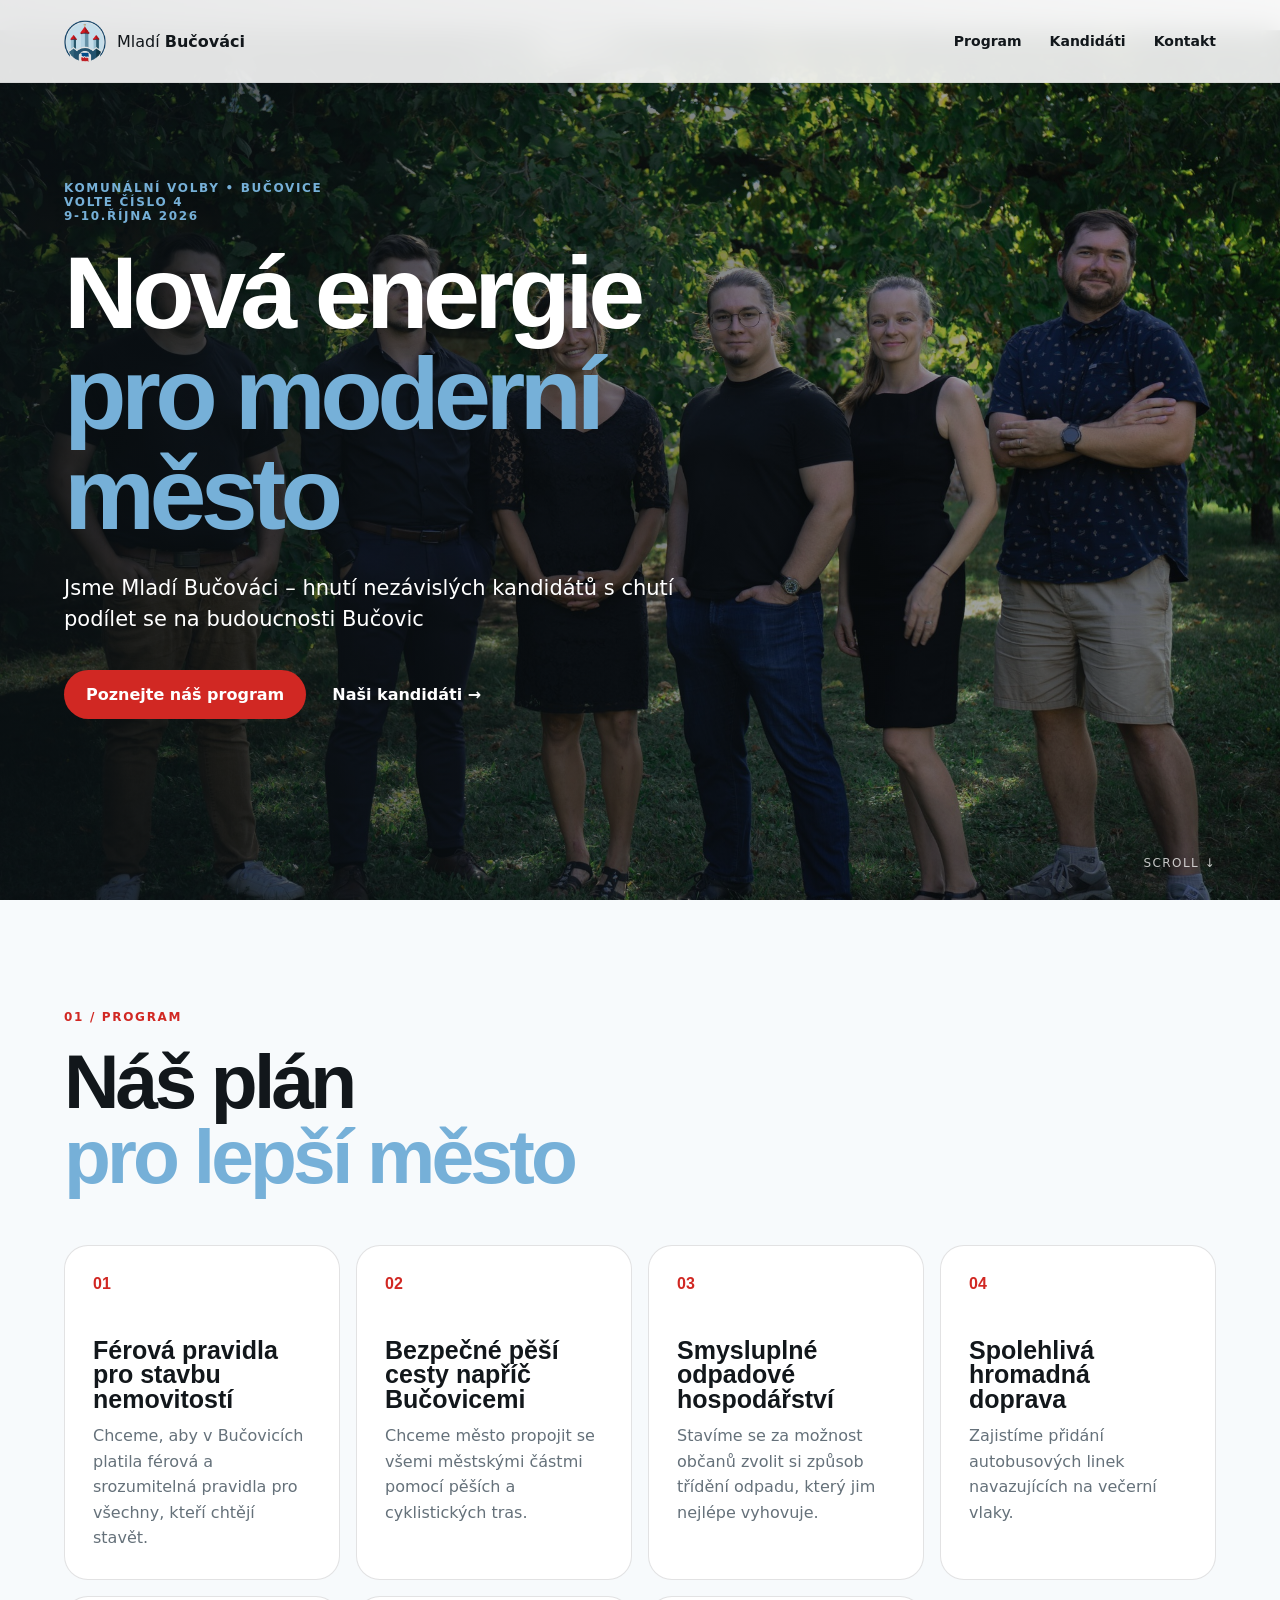
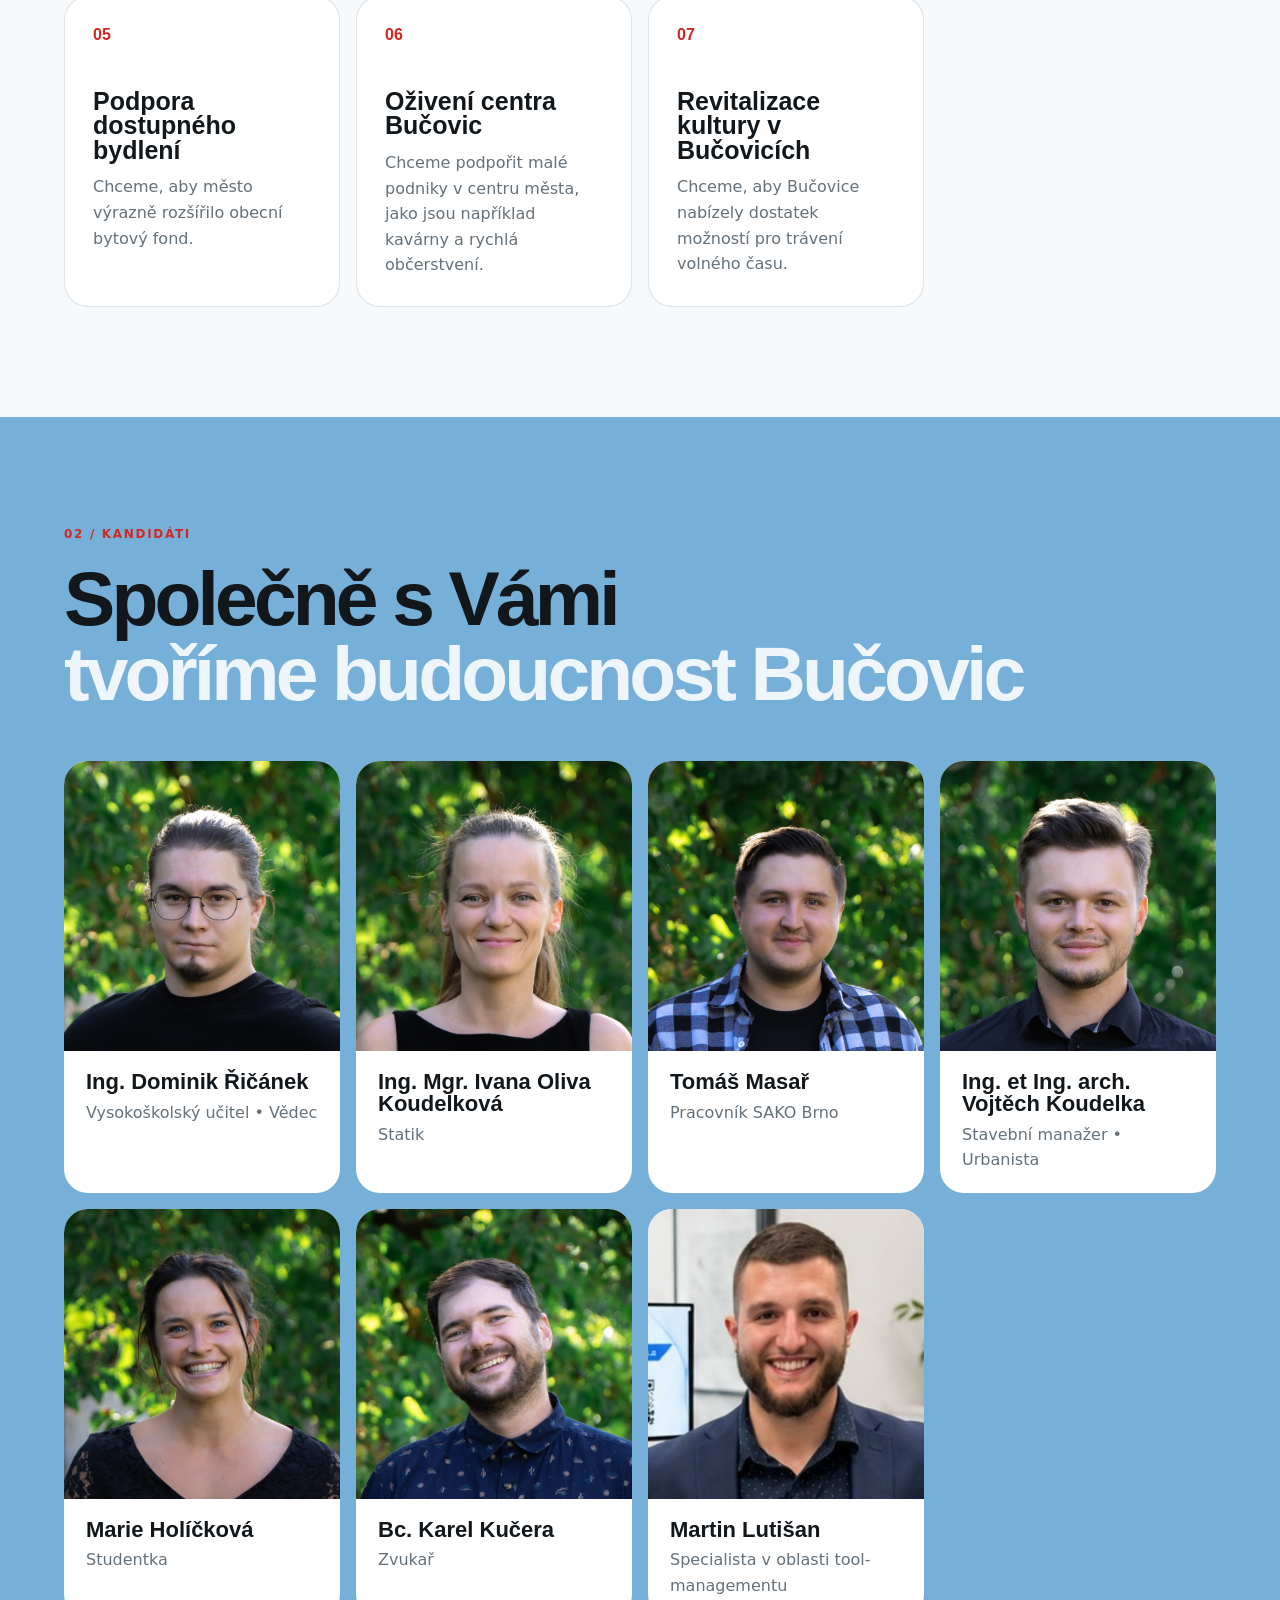
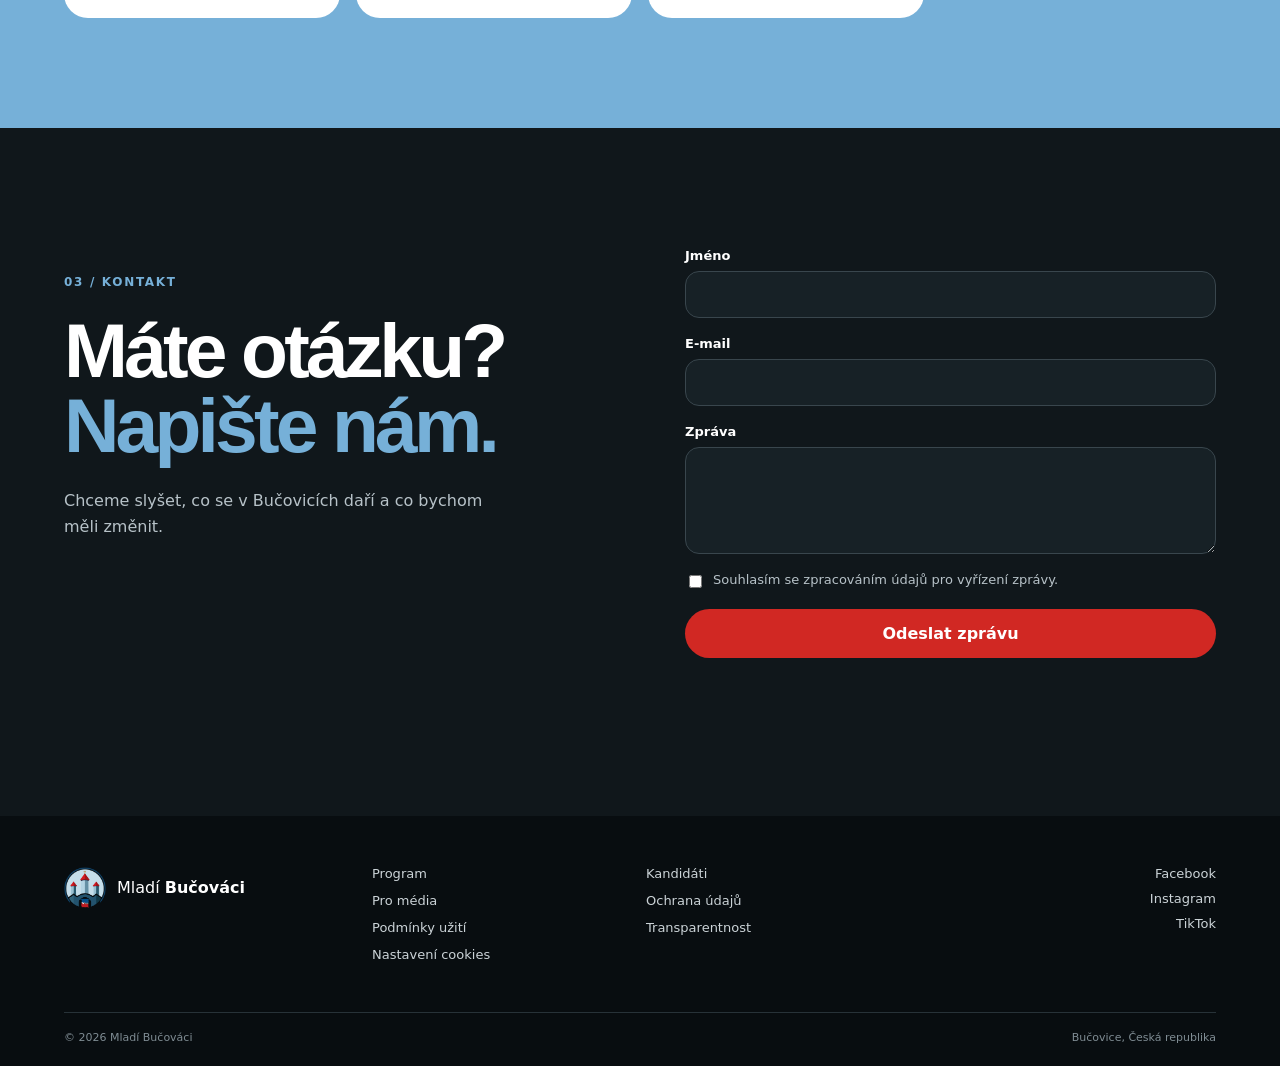
==== index.html @ 0141a44e "page name change" ====
<!doctype html>
<html lang="cs">
<head>
  <meta charset="utf-8">
  <meta name="viewport" content="width=device-width, initial-scale=1">
  <meta name="description" content="Mladí Bučováci – nezávislí kandidáti pro komunální volby v Bučovicích.">
  <title>Mladí Bučováci | Bučovice</title>
  <link rel="stylesheet" href="css/styles.css">
</head>
<body>
  <header class="site-header">
    <a class="brand" href="#top" aria-label="Mladí Bučováci – domů">
      <img class="brand-mark" src="assets/MB_logo.png" alt="Logo Mladých Bučováků">
      <span>Mladí <strong>Bučováci</strong></span>
    </a>
    <button class="menu-toggle" aria-expanded="false" aria-controls="main-nav">Menu</button>
    <nav id="main-nav" class="main-nav" aria-label="Hlavní navigace">
      <a href="program/index.html">Program</a>
      <a href="#kandidati">Kandidáti</a>
      <a href="#kontakt">Kontakt</a>
    </nav>
  </header>

  <main>
    <section class="hero full-section reveal" aria-labelledby="hero-title" id="top">
      <div class="hero-photo" role="img" aria-label="Místo pro fotografii kandidátů"></div>
      <div class="hero-overlay"></div>
      <div class="hero-content">
        <p class="eyebrow">Komunální volby • Bučovice<br>Volte číslo 4<br>9-10.října 2026</p>
        <h1 id="hero-title">Nová energie<br><span>pro moderní město</span></h1>
        <p class="hero-lead">Jsme Mladí Bučováci – hnutí nezávislých kandidátů s chutí podílet se na budoucnosti Bučovic</p>
        <div class="hero-actions">
          <a class="btn btn-primary" href="program/index.html">Poznejte náš program</a>
          <a class="text-link" href="#kandidati">Naši kandidáti →</a>
        </div>
      </div>
      <div class="scroll-cue" aria-hidden="true">Scroll ↓</div>
    </section>

    <section id="program" class="program full-section reveal" aria-labelledby="program-title">
      <div class="section-inner">
        <div class="section-heading">
          <p class="eyebrow">01 / Program</p>
          <h2 id="program-title">Náš plán<br><span>pro lepší město</span></h2>
        </div>
        <div class="program-grid">
          <a class="program-card" href="program/index.html#tema-1">
            <span>01</span><h3>Férová pravidla pro stavbu nemovitostí</h3>
            <p>Chceme, aby v Bučovicích platila férová a srozumitelná pravidla pro všechny, kteří chtějí stavět.</p>
          </a>
          <a class="program-card" href="program/index.html#tema-2">
            <span>02</span><h3>Bezpečné pěší cesty napříč Bučovicemi</h3>
            <p>Chceme město propojit se všemi městskými částmi pomocí pěších a cyklistických tras.</p>
          </a>
          <a class="program-card" href="program/index.html#tema-3">
            <span>03</span><h3>Smysluplné odpadové hospodářství</h3>
            <p>Stavíme se za možnost občanů zvolit si způsob třídění odpadu, který jim nejlépe vyhovuje.</p>
          </a>
          <a class="program-card" href="program/index.html#tema-4">
            <span>04</span><h3>Spolehlivá hromadná doprava</h3>
            <p>Zajistíme přidání autobusových linek navazujících na večerní vlaky.</p>
          </a>
          <a class="program-card" href="program/index.html#tema-5">
            <span>05</span><h3>Podpora dostupného bydlení</h3>
            <p>Chceme, aby město výrazně rozšířilo obecní bytový fond.</p>
          </a>
          <a class="program-card" href="program/index.html#tema-6">
            <span>06</span><h3>Oživení centra Bučovic</h3>
            <p>Chceme podpořit malé podniky v centru města, jako jsou například kavárny a rychlá občerstvení.</p>
          </a>
          <a class="program-card" href="program/index.html#tema-7">
            <span>07</span><h3>Revitalizace kultury v Bučovicích</h3>
            <p>Chceme, aby Bučovice nabízely dostatek možností pro trávení volného času.</p>
          </a>
        </div>
      </div>
    </section>

    <section id="kandidati" class="candidates full-section reveal" aria-labelledby="candidates-title">
      <div class="section-inner">
        <div class="section-heading">
          <p class="eyebrow">02 / Kandidáti</p>
          <h2 id="candidates-title">Společně s Vámi<br><span style="color:rgba(255,255,255,.88)">tvoříme budoucnost Bučovic</span></h2>
        </div>
        <div class="candidate-grid">
          <a class="candidate-card" href="kandidatdat/index.html?kandidat=1">
            <div class="portrait"><img src="assets/dominik_small.jpg" alt="Fotografie kandidáta 1"></div>
            <div><h3>Ing. Dominik Řičánek</h3><p>Vysokoškolský učitel • Vědec</p></div>
          </a>
          <a class="candidate-card" href="kandidatdat/index.html?kandidat=2">
            <div class="portrait"><img src="assets/ivca_small.jpg" alt="Fotografie kandidáta 2"></div>
            <div><h3>Ing. Mgr. Ivana Oliva Koudelková</h3><p>Statik</p></div>
          </a>
          <a class="candidate-card" href="kandidatdat/index.html?kandidat=3">
            <div class="portrait"><img src="assets/tom_small.jpg" alt="Fotografie kandidáta 3"></div>
            <div><h3>Tomáš Masař</h3><p>Pracovník SAKO Brno</p></div>
          </a>
          <a class="candidate-card" href="kandidatdat/index.html?kandidat=4">
            <div class="portrait"><img src="assets/vojta_small.jpg" alt="Fotografie kandidáta 4"></div>
            <div><h3>Ing. et Ing. arch. Vojtěch Koudelka</h3><p>Stavební manažer • Urbanista</p></div>
          </a>
          <a class="candidate-card" href="kandidatdat/index.html?kandidat=6">
            <div class="portrait"><img src="assets/marie_small.jpg" alt="Fotografie kandidáta 6"></div>
            <div><h3>Marie Holíčková</h3><p>Studentka</p></div>
          </a>
          <a class="candidate-card" href="kandidatdat/index.html?kandidat=7">
            <div class="portrait"><img src="assets/karel_small.jpg" alt="Fotografie kandidáta 7"></div>
            <div><h3>Bc. Karel Kučera</h3><p>Zvukař</p></div>
          </a>
          <a class="candidate-card" href="kandidatdat/index.html?kandidat=5">
            <div class="portrait"><img src="assets/martin_small.jpeg" alt="Fotografie kandidáta 5"></div>
            <div><h3>Martin Lutišan</h3><p>Specialista v oblasti tool-managementu</p></div>
          </a>

        </div>
      </div>
    </section>

    <section id="kontakt" class="contact reveal" aria-labelledby="contact-title">
      <div class="section-inner contact-layout">
        <div>
          <p class="eyebrow">03 / Kontakt</p>
          <h2 id="contact-title">Máte otázku?<br><span>Napište nám.</span></h2>
          <p>Chceme slyšet, co se v Bučovicích daří a co bychom měli změnit.</p>
        </div>
        <form class="contact-form" id="contact-form">
          <label>Jméno<input name="name" required autocomplete="name"></label>
          <label>E-mail<input type="email" name="email" required autocomplete="email"></label>
          <label>Zpráva<textarea name="message" rows="5" required></textarea></label>
          <label class="checkbox"><input type="checkbox" required> Souhlasím se zpracováním údajů pro vyřízení zprávy.</label>
          <button class="btn btn-primary" type="submit">Odeslat zprávu</button>
          <p class="form-status" role="status" aria-live="polite"></p>
        </form>
      </div>
    </section>
  </main>

  <footer class="site-footer">
    <div class="footer-top">
      <a class="brand footer-brand" href="#top"><img class="brand-mark" src="assets/MB_logo.png" alt="Logo Mladých Bučováků"><span>Mladí <strong>Bučováci</strong></span></a>
      <nav class="footer-nav" aria-label="Patička">
        <a href="program/index.html">Program</a><a href="./index.html#kandidati">Kandidáti</a>
        <a href="#media">Pro média</a><a href="#privacy">Ochrana údajů</a><a href="#terms">Podmínky užití</a>
        <a href="#transparentnost">Transparentnost</a><a href="#cookies">Nastavení cookies</a>
      </nav>
      <div class="socials" aria-label="Sociální sítě">
        <a href="https://www.facebook.com/profile.php?id=61593550298514" aria-label="Facebook">Facebook</a>
        <a href="#" aria-label="Instagram">Instagram</a>
        <a href="#" aria-label="TikTok">TikTok</a>
      </div>
    </div>
    <div class="footer-bottom"><span>© 2026 Mladí Bučováci</span><span>Bučovice, Česká republika</span></div>
  </footer>

  <script src="js/main.js"></script>
</body>
</html>
---- css/styles.css ----
/* =========================================================
   Mladí Bučováci — hlavní styly
   ========================================================= */

:root {
  --red: #D12823;
  --blue: #76B0D8;
  --white: #FFFFFF;
  --ink: #12171B;
  --muted: #65717A;
  --light-bg: #F7FAFC;
  --dark-bg: #080D10;
  --dark-panel: #172126;
  --line: rgba(18, 23, 27, 0.12);
  --radius: 24px;
  --content-width: 1240px;
}

* { box-sizing: border-box; }
html { scroll-behavior: smooth; }
body {
  margin: 0;
  color: var(--ink);
  background: var(--white);
  font-family: "DM Sans", system-ui, sans-serif;
  overflow-x: hidden;
}
a { color: inherit; text-decoration: none; transition: color .25s ease, transform .25s ease, background-color .25s ease, border-color .25s ease, box-shadow .25s ease; }
a:hover { color: var(--red); }
img { display: block; max-width: 100%; }
button, input, textarea { font: inherit; }

/* ---------- Typografie ---------- */
h1, h2, h3 { margin: 0; font-family: "Space Grotesk", sans-serif; line-height: .98; }
h1 { font-size: clamp(52px, 8vw, 112px); letter-spacing: -.055em; }
h2 { font-size: clamp(44px, 6vw, 82px); letter-spacing: -.05em; }
h1 span, h2 span { color: var(--blue); }
.eyebrow { margin: 0 0 20px; color: var(--red); font-size: 12px; font-weight: 700; letter-spacing: .14em; text-transform: uppercase; }

/* ---------- Hlavička a logo ---------- */
.site-header {
  position: fixed; z-index: 20; inset: 0 0 auto;
  display: flex; align-items: center; justify-content: space-between;
  padding: 20px 5vw; background: rgba(255,255,255,.88);
  backdrop-filter: blur(14px); border-bottom: 1px solid rgba(18,23,27,.06);
}
.brand { display: flex; align-items: center; gap: 11px; color: var(--ink); font-weight: 500; }
.brand:hover { color: var(--ink); } /* brand se při hoveru nepřebarvuje */
.brand-mark { width: 42px; height: 42px; flex: 0 0 42px; object-fit: contain; }
/* Nahraďte assets/logo-placeholder.svg skutečným logem. */
.main-nav { display: flex; gap: 28px; font-size: 14px; font-weight: 700; }
.main-nav a:hover { transform: translateY(-2px); }
.menu-toggle { display: none; border: 0; background: transparent; font-weight: 700; cursor: pointer; }

/* ---------- Společné sekce ---------- */
.full-section { position: relative; min-height: 100svh; display: flex; align-items: center; padding: 110px 5vw; }
.section-inner { width: 100%; max-width: var(--content-width); margin: 0 auto; }
.section-heading { margin-bottom: 50px; }

/* ---------- Hero ---------- */
.hero { isolation: isolate; overflow: hidden; color: var(--white); }
/* .hero-photo{position:absolute;inset:0;background:linear-gradient(115deg,#17232b,#52798f 45%,#b8d4e5);background-image:url("../assets/main_page_logo.jpg");background-size:cover;background-position:center;z-index:-2} */
.hero-photo {
  position: absolute; z-index: -2; inset: 0;
  background: linear-gradient(115deg,#17232B,#52798F 45%,#B8D4E5);
  background-image: url("../assets/main_page_logo.jpg");
  background-size: cover; background-position: center;
}
.hero-overlay { position: absolute; z-index: -1; inset: 0; background: linear-gradient(90deg,rgba(10,17,21,.78),rgba(10,17,21,.28)); }
.hero-content { max-width: 760px; }
.hero .eyebrow { color: var(--blue); }
.hero-lead { max-width: 610px; margin: 28px 0 34px; font-size: clamp(17px,2vw,21px); line-height: 1.5; }
.hero-actions { display: flex; align-items: center; gap: 26px; }
.scroll-cue { position: absolute; right: 5vw; bottom: 30px; font-size: 12px; letter-spacing: .12em; text-transform: uppercase; opacity: .75; }

/* ---------- Tlačítka ---------- */
.btn { display: inline-flex; align-items: center; justify-content: center; padding: 15px 22px; border: 0; border-radius: 999px; font-weight: 700; cursor: pointer; }
.btn-primary { color: var(--white); background: var(--red); }
.btn-primary:hover { color: var(--white); background: #A91E1A; transform: translateY(-3px); box-shadow: 0 12px 30px rgba(209,40,35,.25); }
.text-link { font-weight: 700; }

/* ---------- Program cards ---------- */
.program { background: var(--light-bg); }
.program-grid { display: grid; grid-template-columns: repeat(4,1fr); gap: 16px; }
.program-card { display: block; min-height: 245px; padding: 28px; color: var(--ink); background: var(--white); border: 1px solid var(--line); border-radius: var(--radius); }
.program-card:hover { color: var(--ink); transform: translateY(-8px); border-color: var(--blue); box-shadow: 0 20px 50px rgba(25,45,60,.1); }
.program-card > span { color: var(--red); font-family: "Space Grotesk", sans-serif; font-weight: 700; }
.program-card h3 { margin: 45px 0 12px; font-size: 25px; }
.program-card p { margin: 0; color: var(--muted); line-height: 1.6; }

/* ---------- Kandidáti ---------- */
.candidates { background: var(--blue); }
.candidates .eyebrow { color: var(--red); }
.candidate-grid { display: grid; grid-template-columns: repeat(4,1fr); gap: 16px; }
.candidate-card { display: block; overflow: hidden; color: var(--ink); background: var(--white); border-radius: var(--radius); }
.candidate-card:hover { color: var(--ink); transform: translateY(-8px); }

/*
   .portrait je připravený pro skutečnou fotografii.
   Stačí ponechat <img> uvnitř a nahradit src skutečným souborem.
*/
.portrait { position: relative; height: 290px; display: flex; align-items: center; justify-content: center; overflow: hidden; background: #DBEAF4; color: #6D8CA0; }
.portrait img { width: 100%; height: 100%; object-fit: cover; }
.candidate-card > div:last-child { padding: 20px 22px; }
.candidate-card h3 { margin-bottom: 7px; font-size: 22px; }
.candidate-card p { margin: 0; color: var(--muted); line-height: 1.6; }
.edit-note { margin-top: 18px; font-size: 12px; opacity: .7; }

/* ---------- Kontakt ---------- */
.contact { padding: 120px 5vw; color: var(--white); background: #10171B; }
.contact .eyebrow { color: var(--blue); }
.contact-layout { display: grid; grid-template-columns: 1fr 1fr; gap: 90px; align-items: start; }
.contact-layout > div > p { max-width: 450px; margin-top: 25px; color: #B7C2C8; line-height: 1.6; }
.contact-form { display: grid; gap: 18px; }
.contact-form label { display: grid; gap: 8px; font-size: 13px; font-weight: 700; }
.contact-form input:not([type="checkbox"]), .contact-form textarea { width: 100%; padding: 15px 16px; color: var(--white); background: var(--dark-panel); border: 1px solid #39464D; border-radius: 14px; outline: none; }
.contact-form input:focus, .contact-form textarea:focus { border-color: var(--blue); }
.checkbox { display: flex !important; flex-direction: row; align-items: flex-start; color: #B7C2C8; font-weight: 400 !important; }
.checkbox input { margin-top: 3px; }
.form-status { min-height: 20px; margin: 0; color: var(--blue); font-size: 13px; }

/* ---------- Detail programu ---------- */
.detail-page { padding-top: 130px; }
.detail-hero { min-height: 55svh; display: flex; align-items: center; padding: 120px 5vw; color: var(--white); background: linear-gradient(120deg,#10171B,#263D4A); }
.detail-content { max-width: var(--content-width); width: 100%; margin: 0 auto; }
.program-detail { padding: 100px 5vw; }
.program-detail-grid { display: grid; grid-template-columns: 1fr 2fr; gap: 70px; max-width: var(--content-width); margin: 0 auto; }
.program-topic { padding: 34px 0; border-top: 1px solid var(--line); }
.program-topic:first-child { padding-top: 0; border-top: 0; }
.program-topic h2 { margin-bottom: 18px; font-size: clamp(30px,4vw,48px); }
.program-topic p, .program-topic li { color: var(--muted); line-height: 1.75; }
.program-topic ul { padding-left: 20px; }

/* ---------- Detail kandidáta ---------- */
.candidate-detail { min-height: 100svh; display: flex; align-items: center; padding: 130px 5vw 90px; }
.candidate-detail-grid { display: grid; grid-template-columns: 1fr 1fr; gap: 70px; align-items: center; max-width: var(--content-width); width: 100%; margin: 0 auto; }
.candidate-detail-photo { min-height: 650px; display: flex; align-items: center; justify-content: center; overflow: hidden; background: #DBEAF4; border-radius: var(--radius); }
.candidate-detail-photo img { width: 100%; height: 100%; min-height: 650px; object-fit: cover; }
.candidate-detail-copy h1 { margin-bottom: 18px; font-size: clamp(48px,6vw,82px); }
.candidate-detail-role { margin: 0 0 30px; color: var(--red); font-weight: 700; }
.candidate-biography { max-width: 620px; color: var(--muted); font-size: 18px; line-height: 1.8; }

/* ---------- Patička ---------- */
.site-footer { padding: 50px 5vw 22px; color: #CBD3D7; background: var(--dark-bg); }
.footer-top { display: grid; grid-template-columns: 1fr 2fr 1fr; gap: 40px; align-items: start; max-width: var(--content-width); margin: 0 auto; }
.footer-brand { color: var(--white); }
.footer-brand:hover { color: var(--white); }
.footer-nav { display: grid; grid-template-columns: repeat(2,1fr); gap: 12px; font-size: 13px; }
.socials { display: flex; flex-direction: column; align-items: flex-end; gap: 10px; font-size: 13px; }
.footer-bottom { display: flex; justify-content: space-between; max-width: var(--content-width); margin: 50px auto 0; padding-top: 18px; color: #7F8C93; border-top: 1px solid #273238; font-size: 11px; }

/* ---------- Scroll animace ---------- */
.reveal { opacity: 0; transform: translateY(50px); transition: opacity .8s ease, transform .8s cubic-bezier(.2,.7,.2,1); }
.reveal.is-visible { opacity: 1; transform: none; }

/* ---------- Responzivita ---------- */
@media (max-width: 900px) {
  .main-nav { display: none; }
  .menu-toggle { display: block; }
  .main-nav.open { position: absolute; top: 78px; right: 5vw; display: flex; flex-direction: column; padding: 20px; background: var(--white); border-radius: 18px; box-shadow: 0 15px 40px rgba(0,0,0,.12); }
  .program-grid, .candidate-grid { grid-template-columns: 1fr 1fr; }
  .contact-layout, .candidate-detail-grid, .program-detail-grid { grid-template-columns: 1fr; }
  .footer-top { grid-template-columns: 1fr; }
  .socials { align-items: flex-start; }
  .candidate-detail-photo, .candidate-detail-photo img { min-height: 520px; }
  .full-section { padding-top: 130px; }
}

@media (max-width: 600px) {
  .site-header { padding: 16px 5vw; }
  .brand-mark { width: 36px; height: 36px; flex-basis: 36px; }
  .program-grid, .candidate-grid { grid-template-columns: 1fr; }
  .hero-actions { align-items: flex-start; flex-direction: column; gap: 18px; }
  .hero { min-height: 100svh; }
  .footer-nav { grid-template-columns: 1fr; }
  .footer-bottom { flex-direction: column; gap: 8px; }
  .candidate-detail { padding-top: 120px; }
  .candidate-detail-photo, .candidate-detail-photo img { min-height: 420px; }
}

@media (prefers-reduced-motion: reduce) {
  html { scroll-behavior: auto; }
  .reveal, .reveal.is-visible, .program-card, .candidate-card, .btn { transform: none; transition: none; }
}
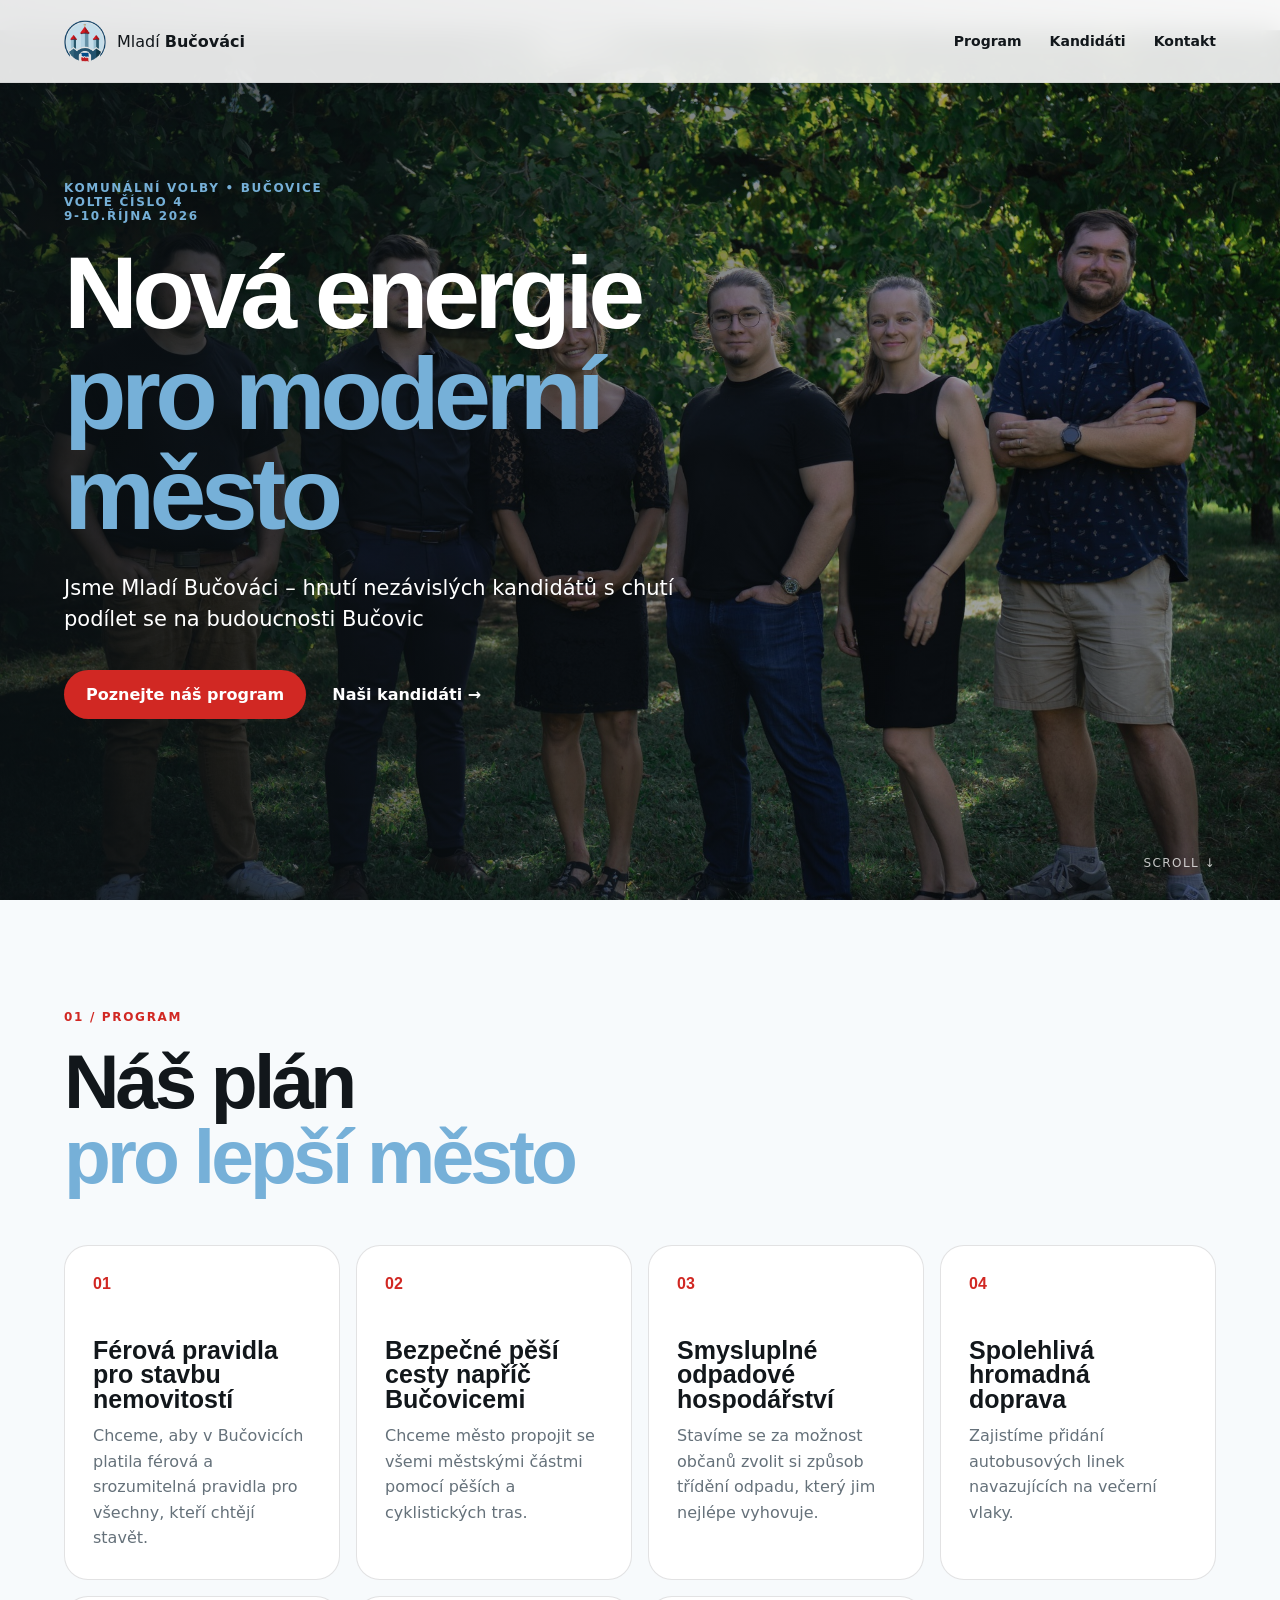
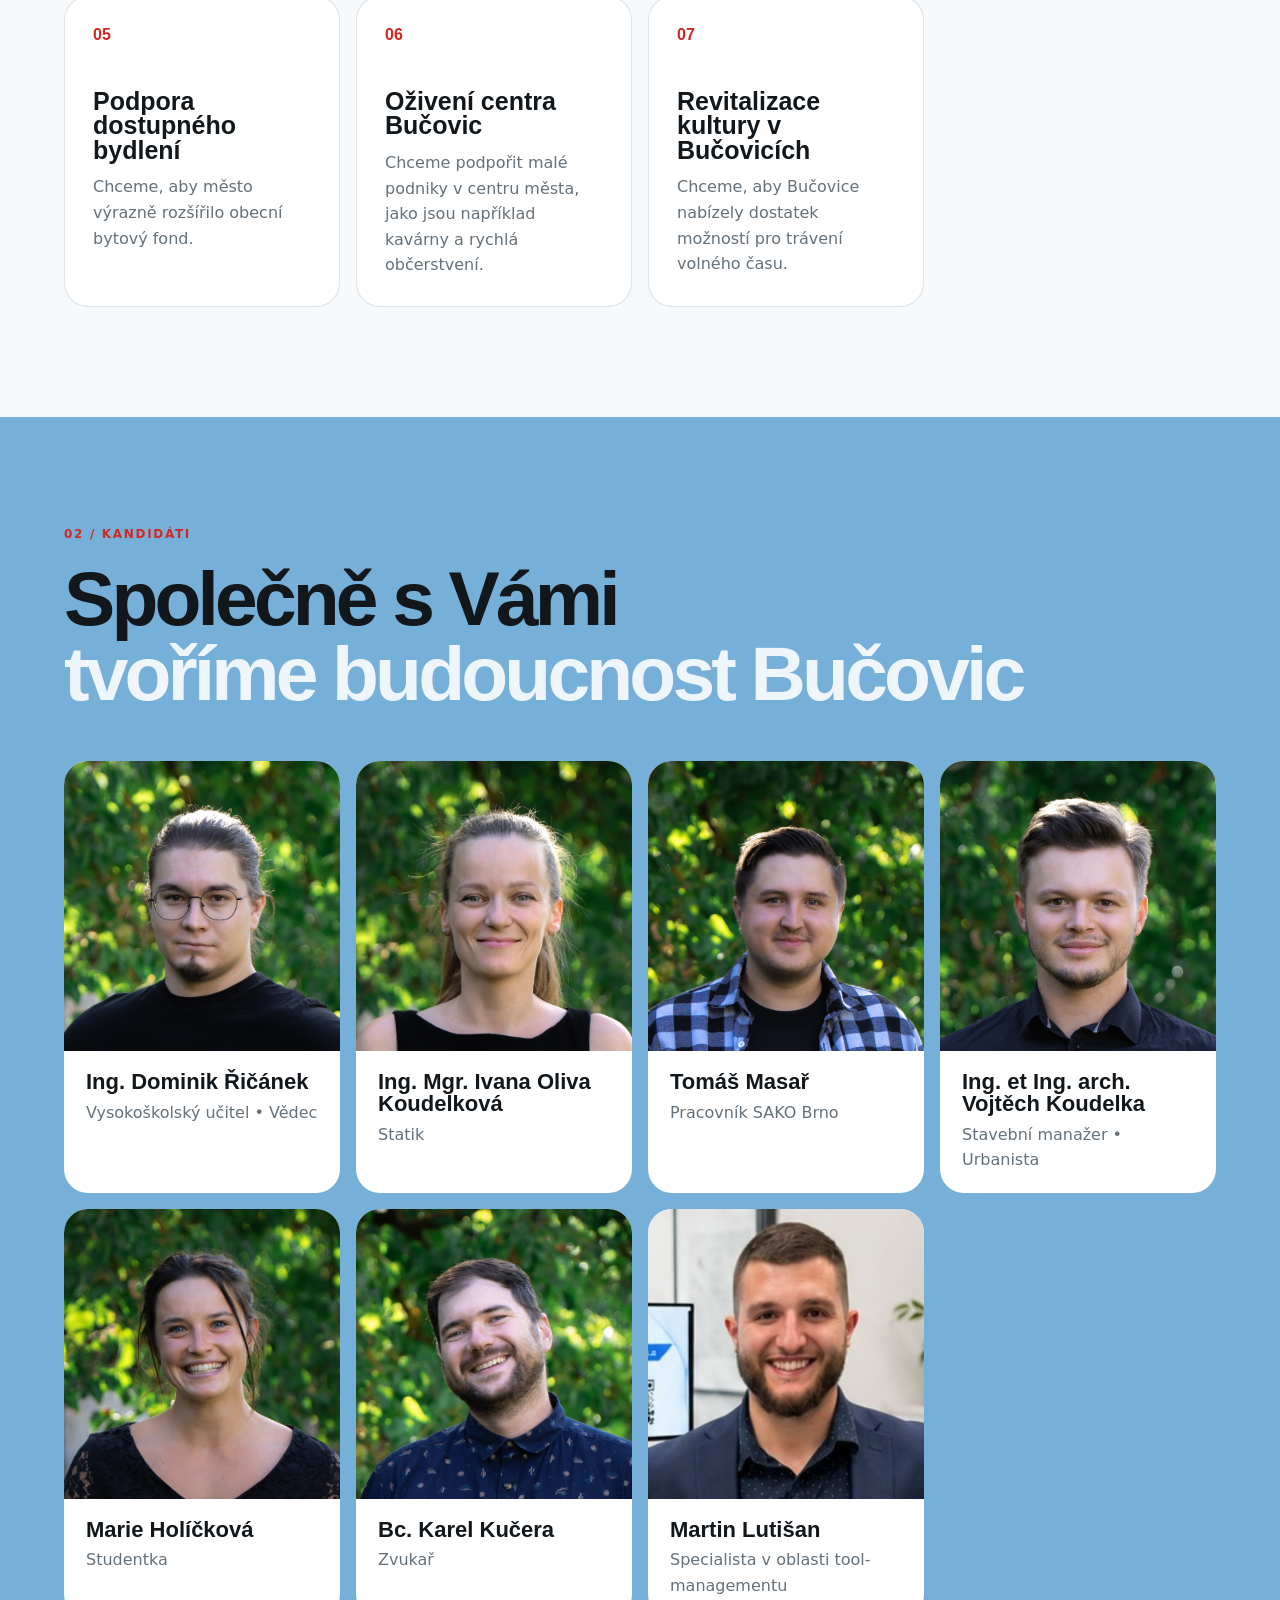
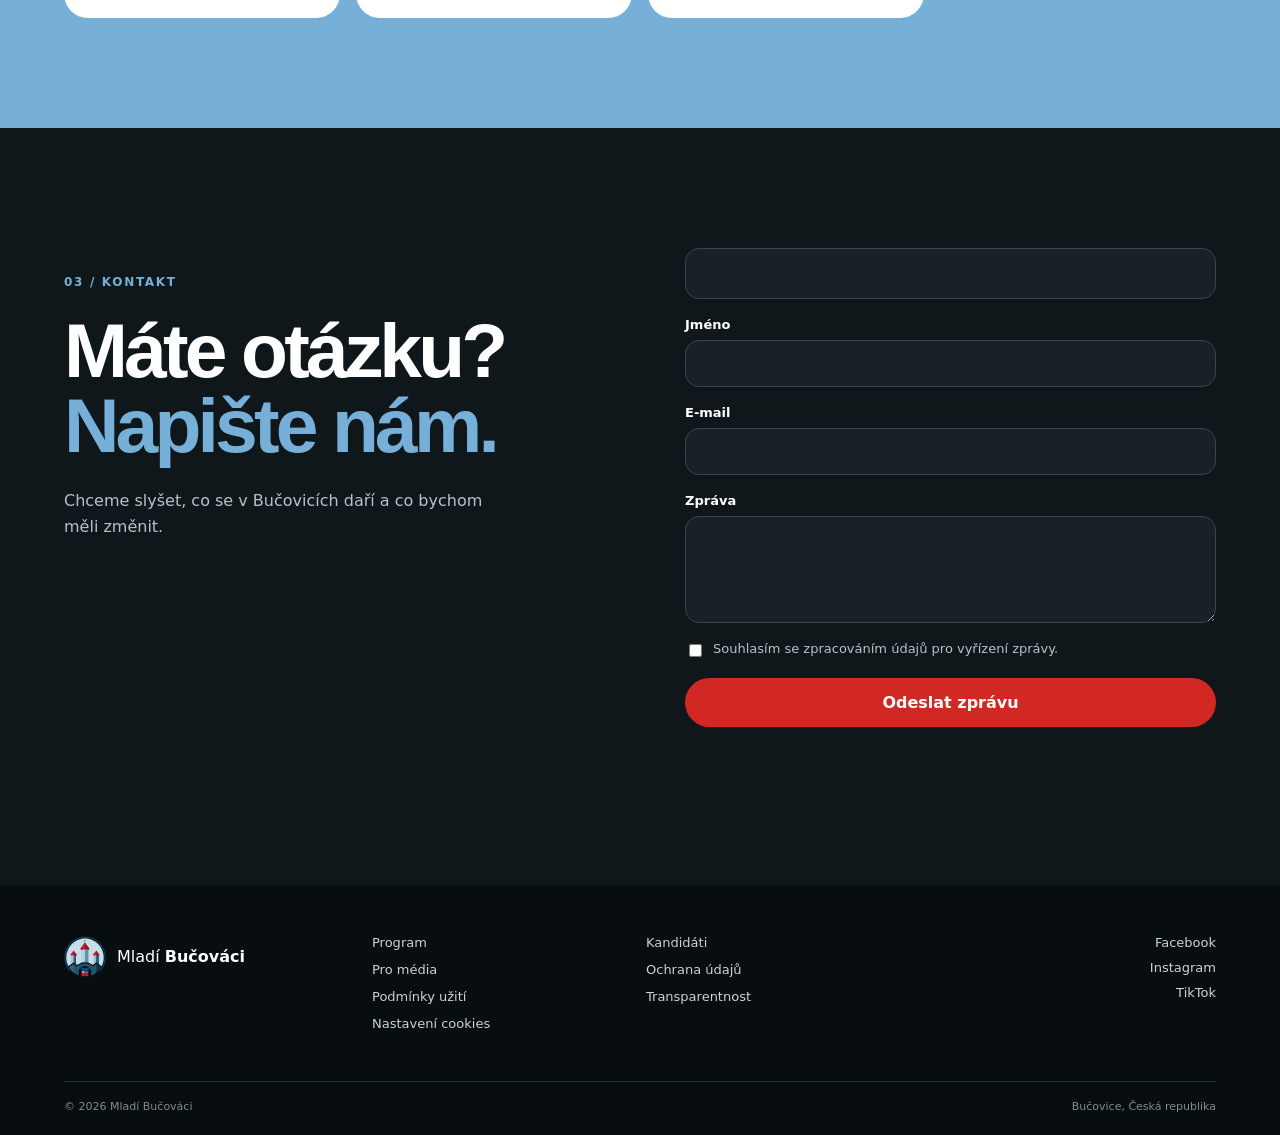
==== commit 28e70c99: "email form" ====
--- a/index.html
+++ b/index.html
@@ -83,31 +83,31 @@
           <h2 id="candidates-title">Společně s Vámi<br><span style="color:rgba(255,255,255,.88)">tvoříme budoucnost Bučovic</span></h2>
         </div>
         <div class="candidate-grid">
-          <a class="candidate-card" href="kandidatdat/index.html?kandidat=1">
+          <a class="candidate-card" href="kandidat/index.html?kandidat=1">
             <div class="portrait"><img src="assets/dominik_small.jpg" alt="Fotografie kandidáta 1"></div>
             <div><h3>Ing. Dominik Řičánek</h3><p>Vysokoškolský učitel • Vědec</p></div>
           </a>
-          <a class="candidate-card" href="kandidatdat/index.html?kandidat=2">
+          <a class="candidate-card" href="kandidat/index.html?kandidat=2">
             <div class="portrait"><img src="assets/ivca_small.jpg" alt="Fotografie kandidáta 2"></div>
             <div><h3>Ing. Mgr. Ivana Oliva Koudelková</h3><p>Statik</p></div>
           </a>
-          <a class="candidate-card" href="kandidatdat/index.html?kandidat=3">
+          <a class="candidate-card" href="kandidat/index.html?kandidat=3">
             <div class="portrait"><img src="assets/tom_small.jpg" alt="Fotografie kandidáta 3"></div>
             <div><h3>Tomáš Masař</h3><p>Pracovník SAKO Brno</p></div>
           </a>
-          <a class="candidate-card" href="kandidatdat/index.html?kandidat=4">
+          <a class="candidate-card" href="kandidat/index.html?kandidat=4">
             <div class="portrait"><img src="assets/vojta_small.jpg" alt="Fotografie kandidáta 4"></div>
             <div><h3>Ing. et Ing. arch. Vojtěch Koudelka</h3><p>Stavební manažer • Urbanista</p></div>
           </a>
-          <a class="candidate-card" href="kandidatdat/index.html?kandidat=6">
+          <a class="candidate-card" href="kandidat/index.html?kandidat=6">
             <div class="portrait"><img src="assets/marie_small.jpg" alt="Fotografie kandidáta 6"></div>
             <div><h3>Marie Holíčková</h3><p>Studentka</p></div>
           </a>
-          <a class="candidate-card" href="kandidatdat/index.html?kandidat=7">
+          <a class="candidate-card" href="kandidat/index.html?kandidat=7">
             <div class="portrait"><img src="assets/karel_small.jpg" alt="Fotografie kandidáta 7"></div>
             <div><h3>Bc. Karel Kučera</h3><p>Zvukař</p></div>
           </a>
-          <a class="candidate-card" href="kandidatdat/index.html?kandidat=5">
+          <a class="candidate-card" href="kandidat/index.html?kandidat=5">
             <div class="portrait"><img src="assets/martin_small.jpeg" alt="Fotografie kandidáta 5"></div>
             <div><h3>Martin Lutišan</h3><p>Specialista v oblasti tool-managementu</p></div>
           </a>
@@ -123,11 +123,16 @@
           <h2 id="contact-title">Máte otázku?<br><span>Napište nám.</span></h2>
           <p>Chceme slyšet, co se v Bučovicích daří a co bychom měli změnit.</p>
         </div>
-        <form class="contact-form" id="contact-form">
+        <form class="contact-form" id="contact-form" action="https://formsubmit.co/mladibucovaci@gmail.com" method="POST">
+          <input type="hidden" name="_subject" value="Nová zpráva z webu Mladí Bučováci">
+          <input type="hidden" name="_template" value="table">
+          <input type="hidden" name="_captcha" value="false">
+          <input type="text" name="_honey" class="form-honey" tabindex="-1" autocomplete="off" aria-hidden="true">
+
           <label>Jméno<input name="name" required autocomplete="name"></label>
           <label>E-mail<input type="email" name="email" required autocomplete="email"></label>
           <label>Zpráva<textarea name="message" rows="5" required></textarea></label>
-          <label class="checkbox"><input type="checkbox" required> Souhlasím se zpracováním údajů pro vyřízení zprávy.</label>
+          <label class="checkbox"><input type="checkbox" name="consent" value="Ano" required> Souhlasím se zpracováním údajů pro vyřízení zprávy.</label>
           <button class="btn btn-primary" type="submit">Odeslat zprávu</button>
           <p class="form-status" role="status" aria-live="polite"></p>
         </form>
@@ -145,7 +150,7 @@
       </nav>
       <div class="socials" aria-label="Sociální sítě">
         <a href="https://www.facebook.com/profile.php?id=61593550298514" aria-label="Facebook">Facebook</a>
-        <a href="#" aria-label="Instagram">Instagram</a>
+        <a href="https://www.instagram.com/mladi_bucovaci/" aria-label="Instagram">Instagram</a>
         <a href="#" aria-label="TikTok">TikTok</a>
       </div>
     </div>
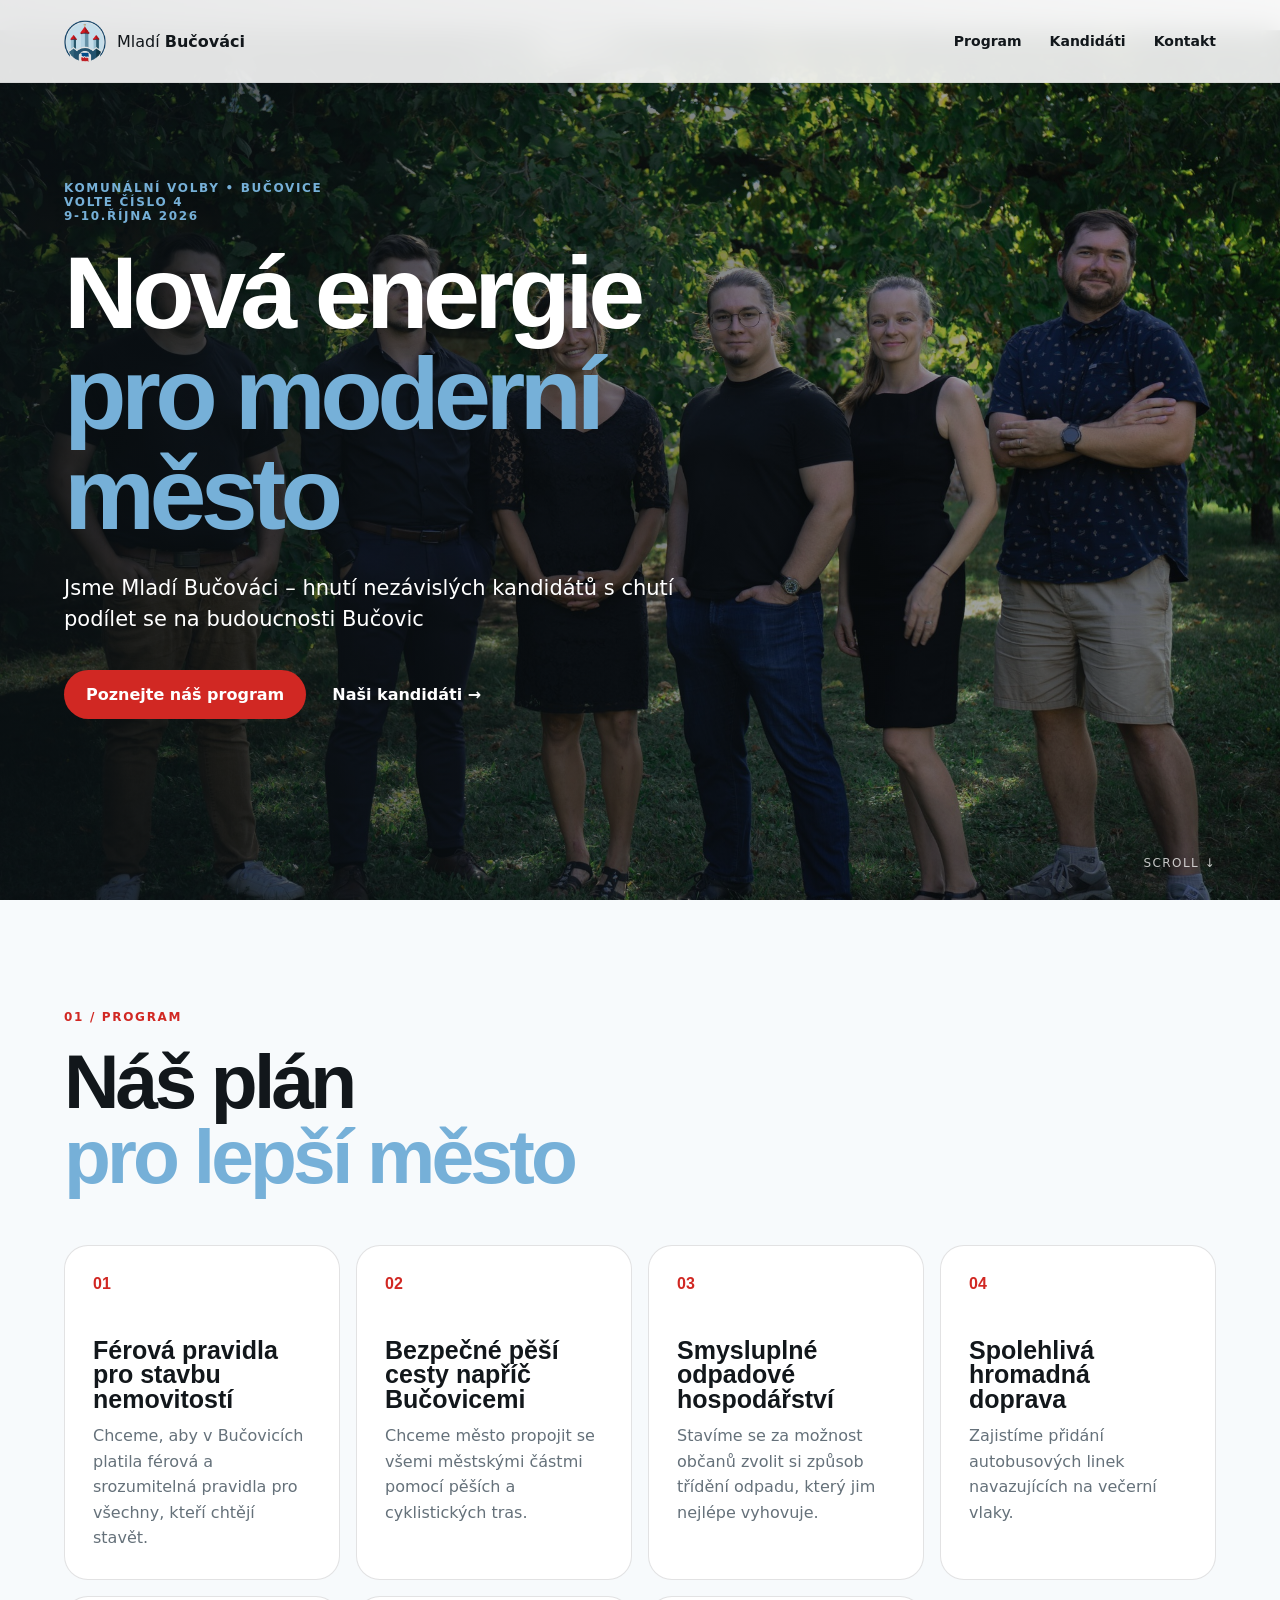
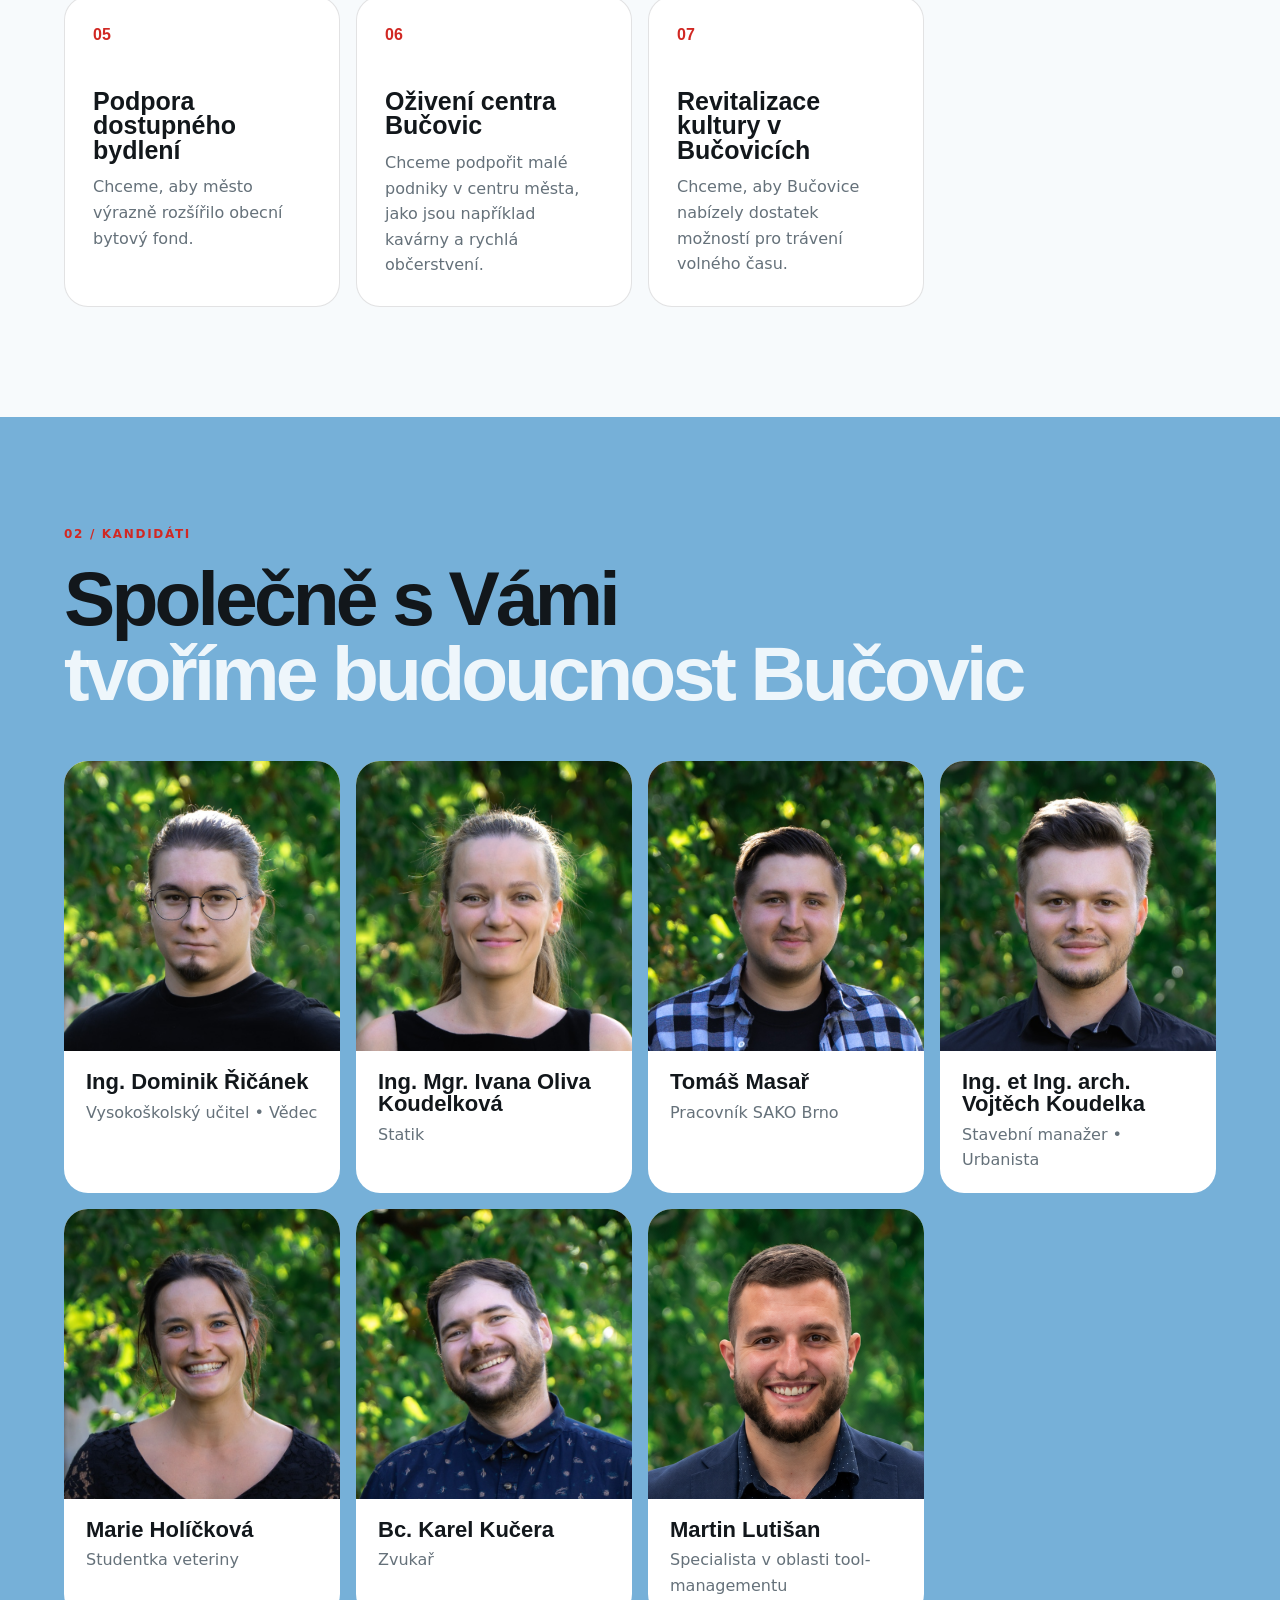
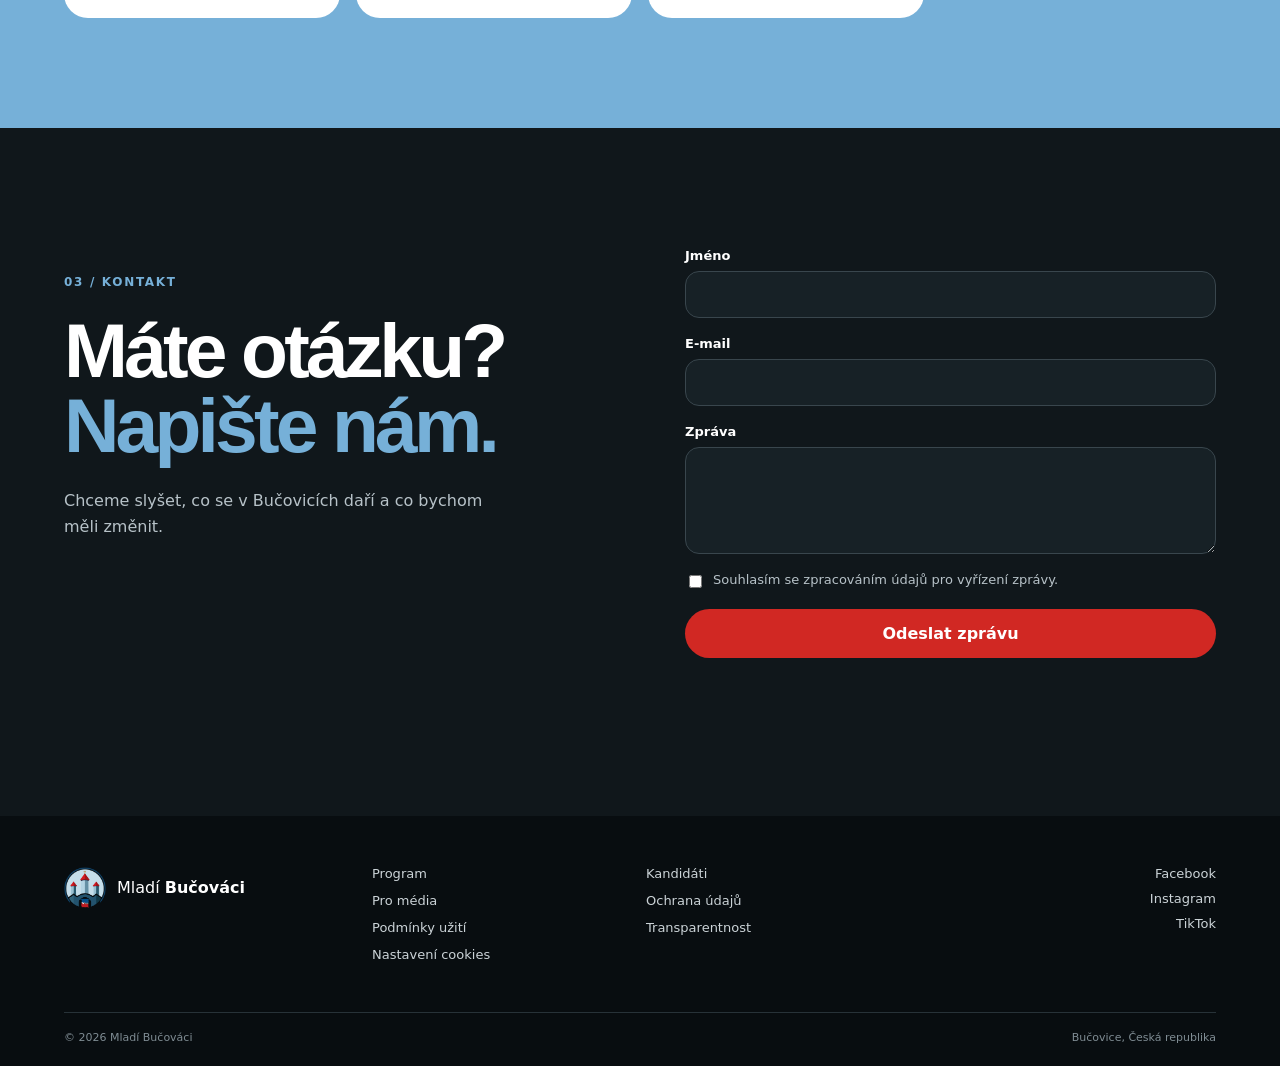
==== commit 06c60336: "martin picture" ====
--- a/index.html
+++ b/index.html
@@ -101,14 +101,14 @@
           </a>
           <a class="candidate-card" href="kandidat/index.html?kandidat=6">
             <div class="portrait"><img src="assets/marie_small.jpg" alt="Fotografie kandidáta 6"></div>
-            <div><h3>Marie Holíčková</h3><p>Studentka</p></div>
+            <div><h3>Marie Holíčková</h3><p>Studentka veteriny</p></div>
           </a>
           <a class="candidate-card" href="kandidat/index.html?kandidat=7">
             <div class="portrait"><img src="assets/karel_small.jpg" alt="Fotografie kandidáta 7"></div>
             <div><h3>Bc. Karel Kučera</h3><p>Zvukař</p></div>
           </a>
           <a class="candidate-card" href="kandidat/index.html?kandidat=5">
-            <div class="portrait"><img src="assets/martin_small.jpeg" alt="Fotografie kandidáta 5"></div>
+            <div class="portrait"><img src="assets/martin_small2.png" alt="Fotografie kandidáta 5"></div>
             <div><h3>Martin Lutišan</h3><p>Specialista v oblasti tool-managementu</p></div>
           </a>
 
--- a/css/styles.css
+++ b/css/styles.css
@@ -182,3 +182,25 @@
   html { scroll-behavior: auto; }
   .reveal, .reveal.is-visible, .program-card, .candidate-card, .btn { transform: none; transition: none; }
 }
+/* Kontakt – odesílání formuláře */
+.form-honey {
+  position: absolute;
+  left: -9999px;
+  width: 1px;
+  height: 1px;
+  opacity: 0;
+  pointer-events: none;
+}
+
+.contact-form button:disabled {
+  opacity: 0.65;
+  cursor: wait;
+}
+
+.form-status.is-success {
+  color: #247A3D;
+}
+
+.form-status.is-error {
+  color: #B42318;
+}
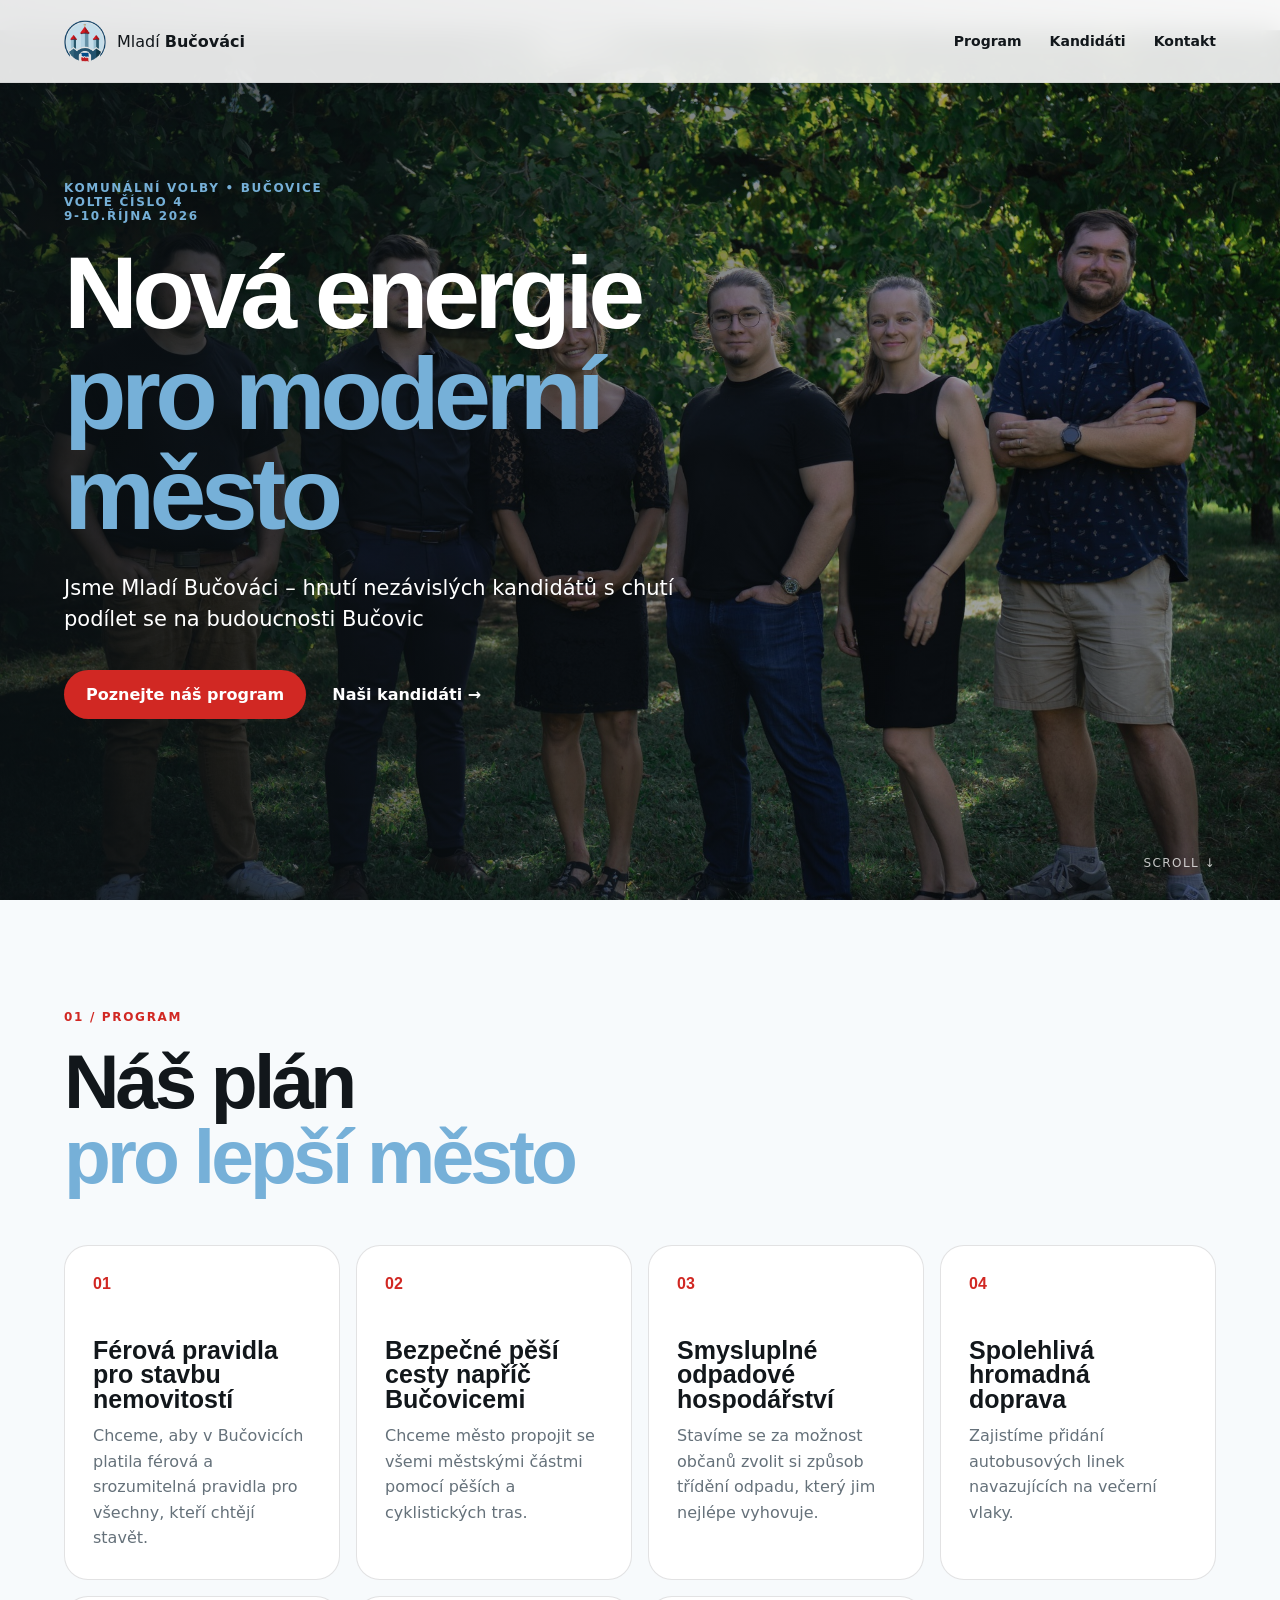
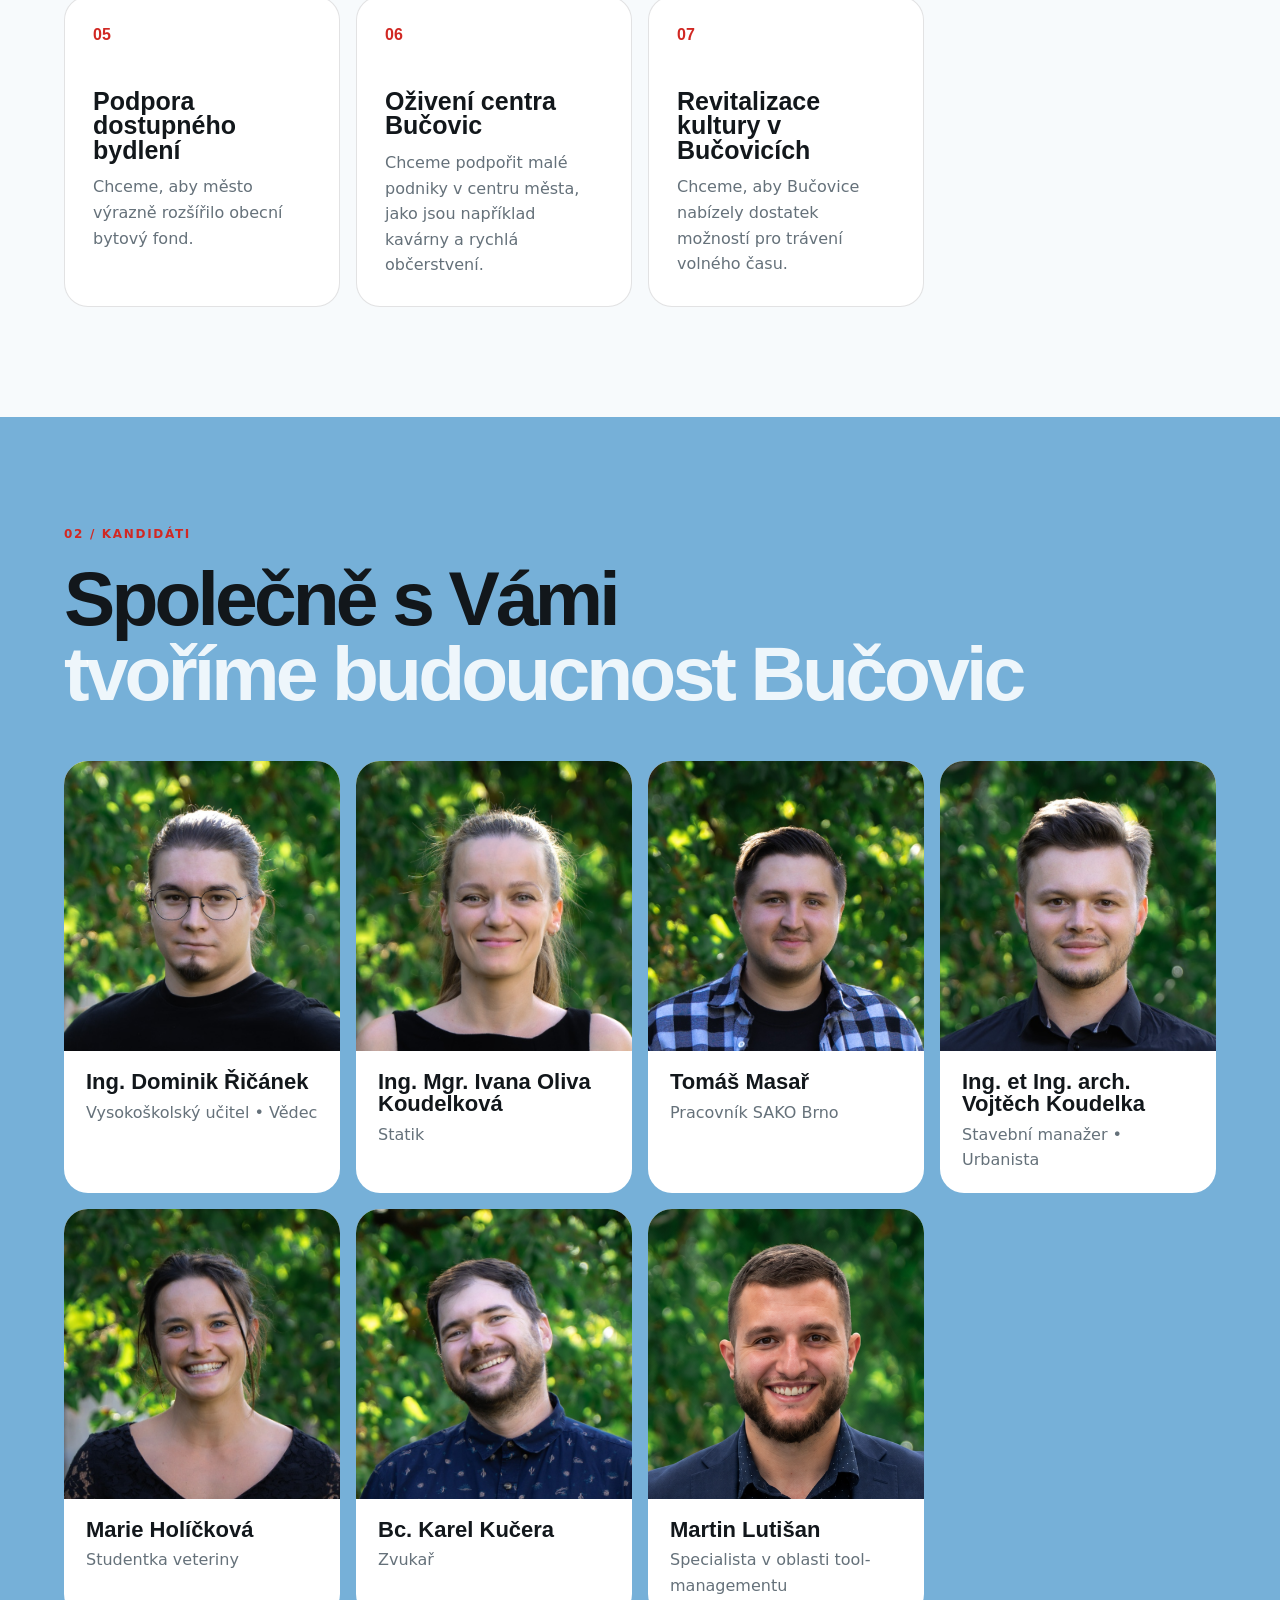
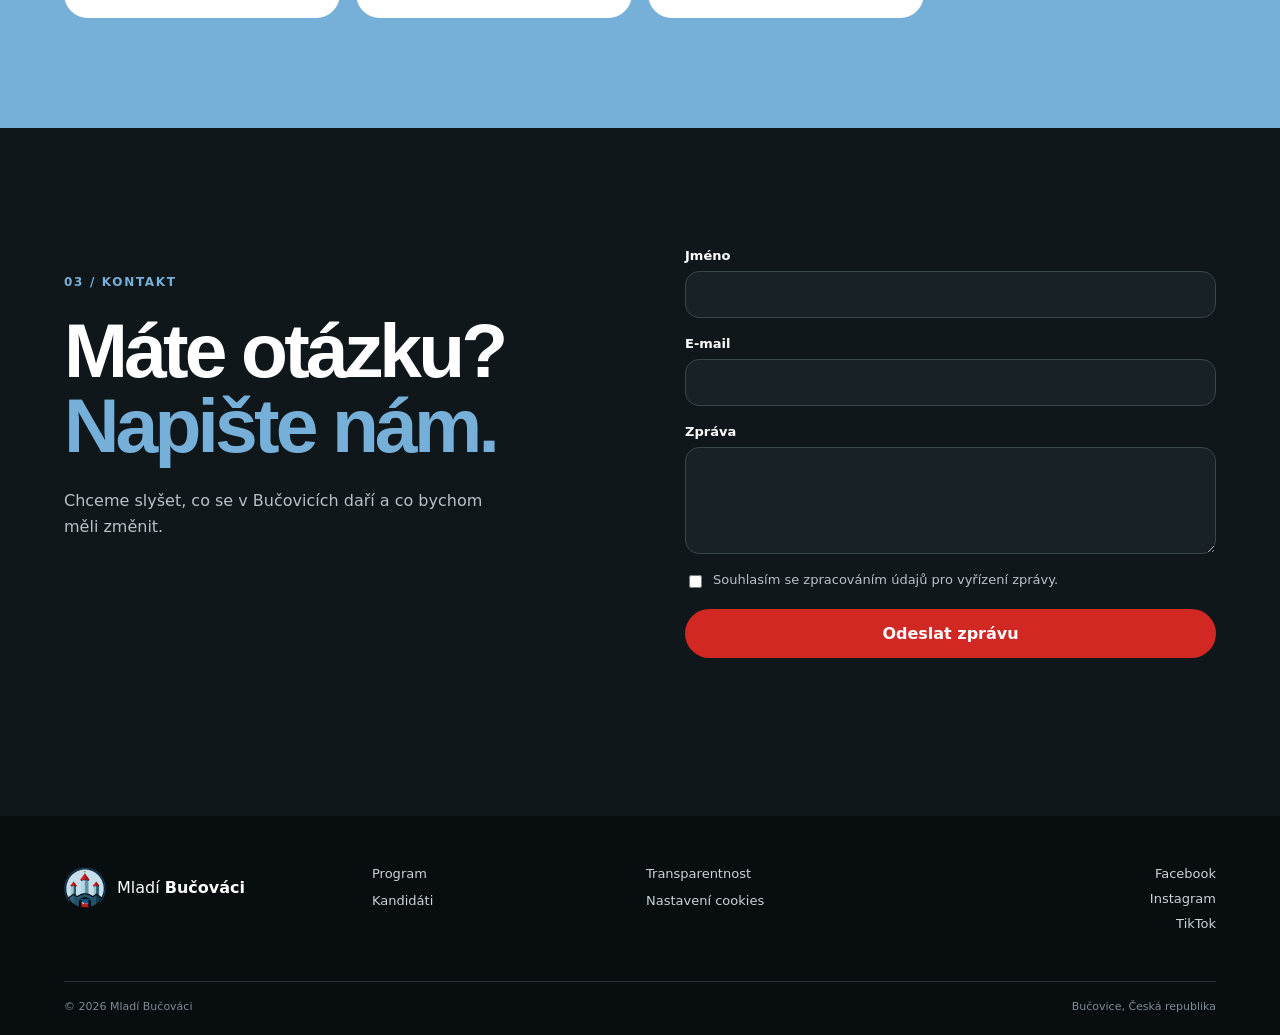
==== commit 416e9b03: "transparency add" ====
--- a/index.html
+++ b/index.html
@@ -144,9 +144,10 @@
     <div class="footer-top">
       <a class="brand footer-brand" href="#top"><img class="brand-mark" src="assets/MB_logo.png" alt="Logo Mladých Bučováků"><span>Mladí <strong>Bučováci</strong></span></a>
       <nav class="footer-nav" aria-label="Patička">
-        <a href="program/index.html">Program</a><a href="./index.html#kandidati">Kandidáti</a>
-        <a href="#media">Pro média</a><a href="#privacy">Ochrana údajů</a><a href="#terms">Podmínky užití</a>
-        <a href="#transparentnost">Transparentnost</a><a href="#cookies">Nastavení cookies</a>
+        <a href="program/index.html">Program</a>
+        <a href="transparency/index.html">Transparentnost</a>
+        <a href="./index.html#kandidati">Kandidáti</a>
+        <a href="#cookies">Nastavení cookies</a>
       </nav>
       <div class="socials" aria-label="Sociální sítě">
         <a href="https://www.facebook.com/profile.php?id=61593550298514" aria-label="Facebook">Facebook</a>
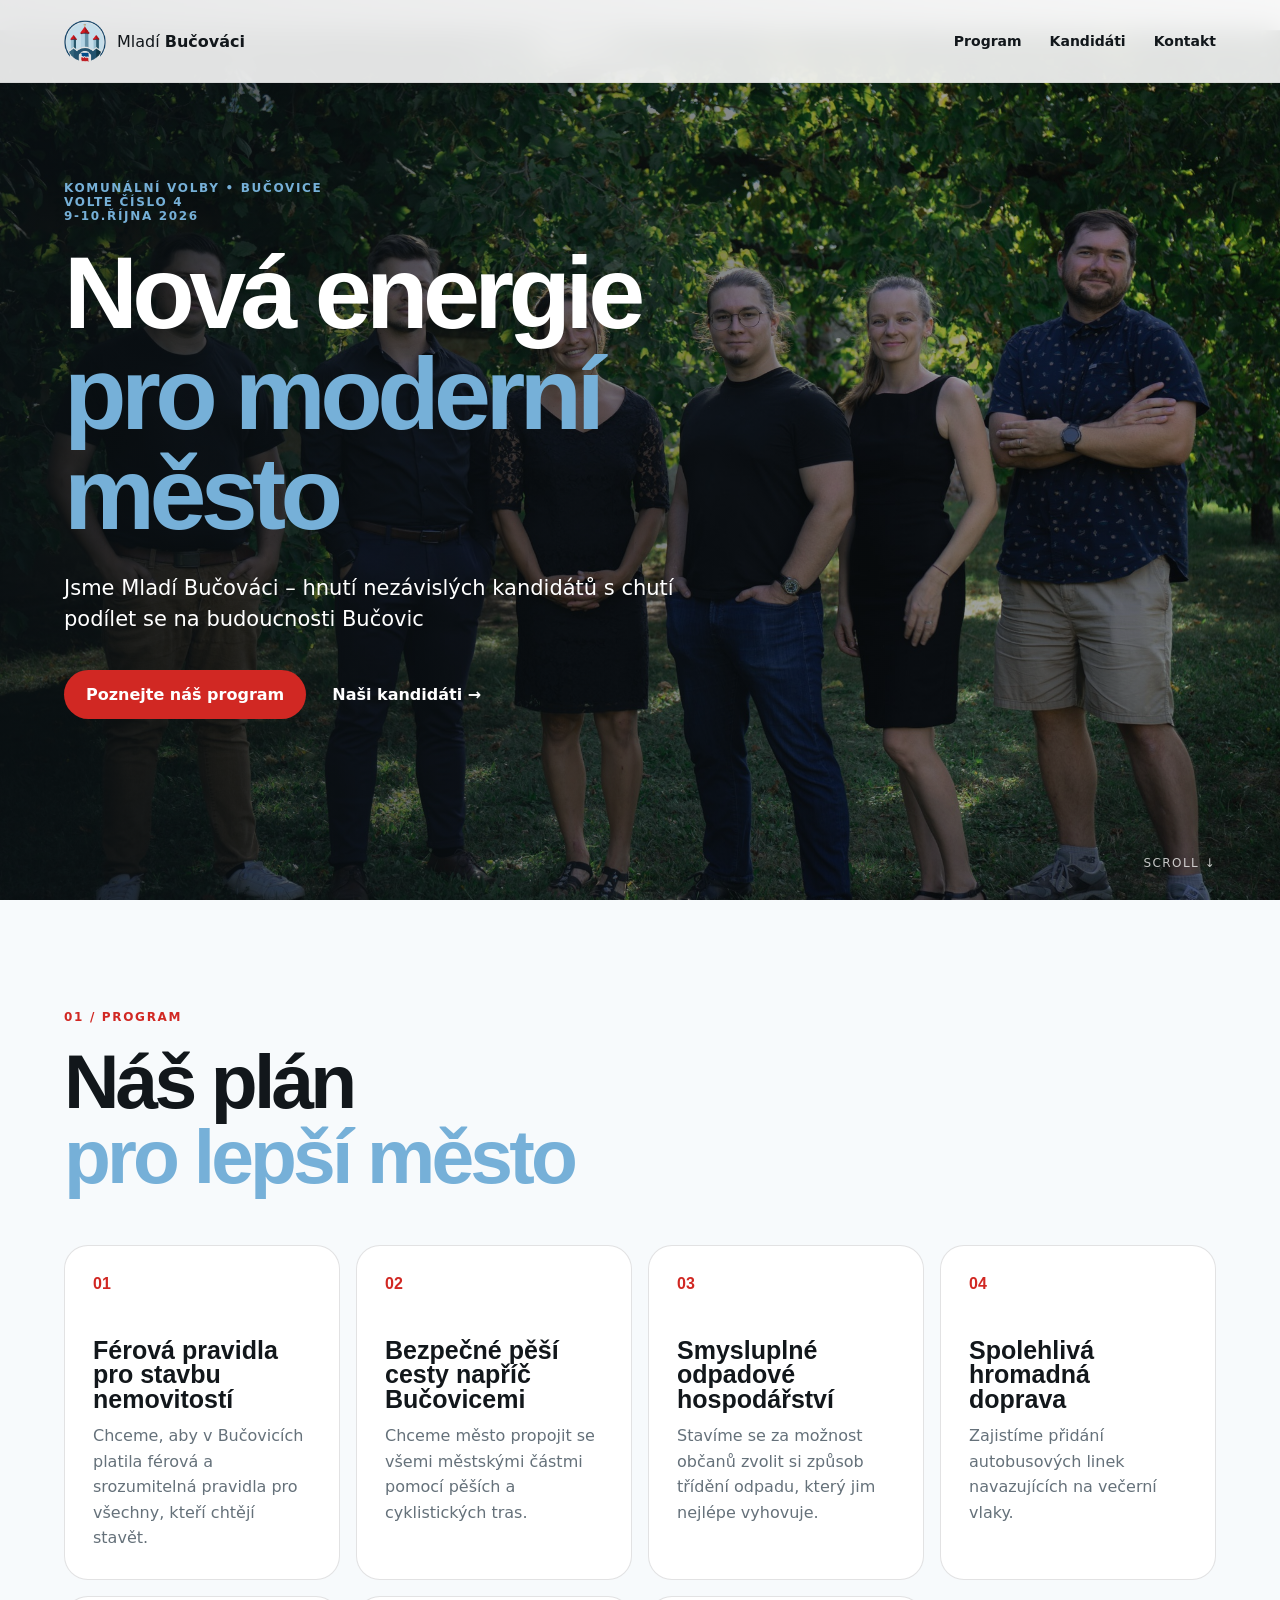
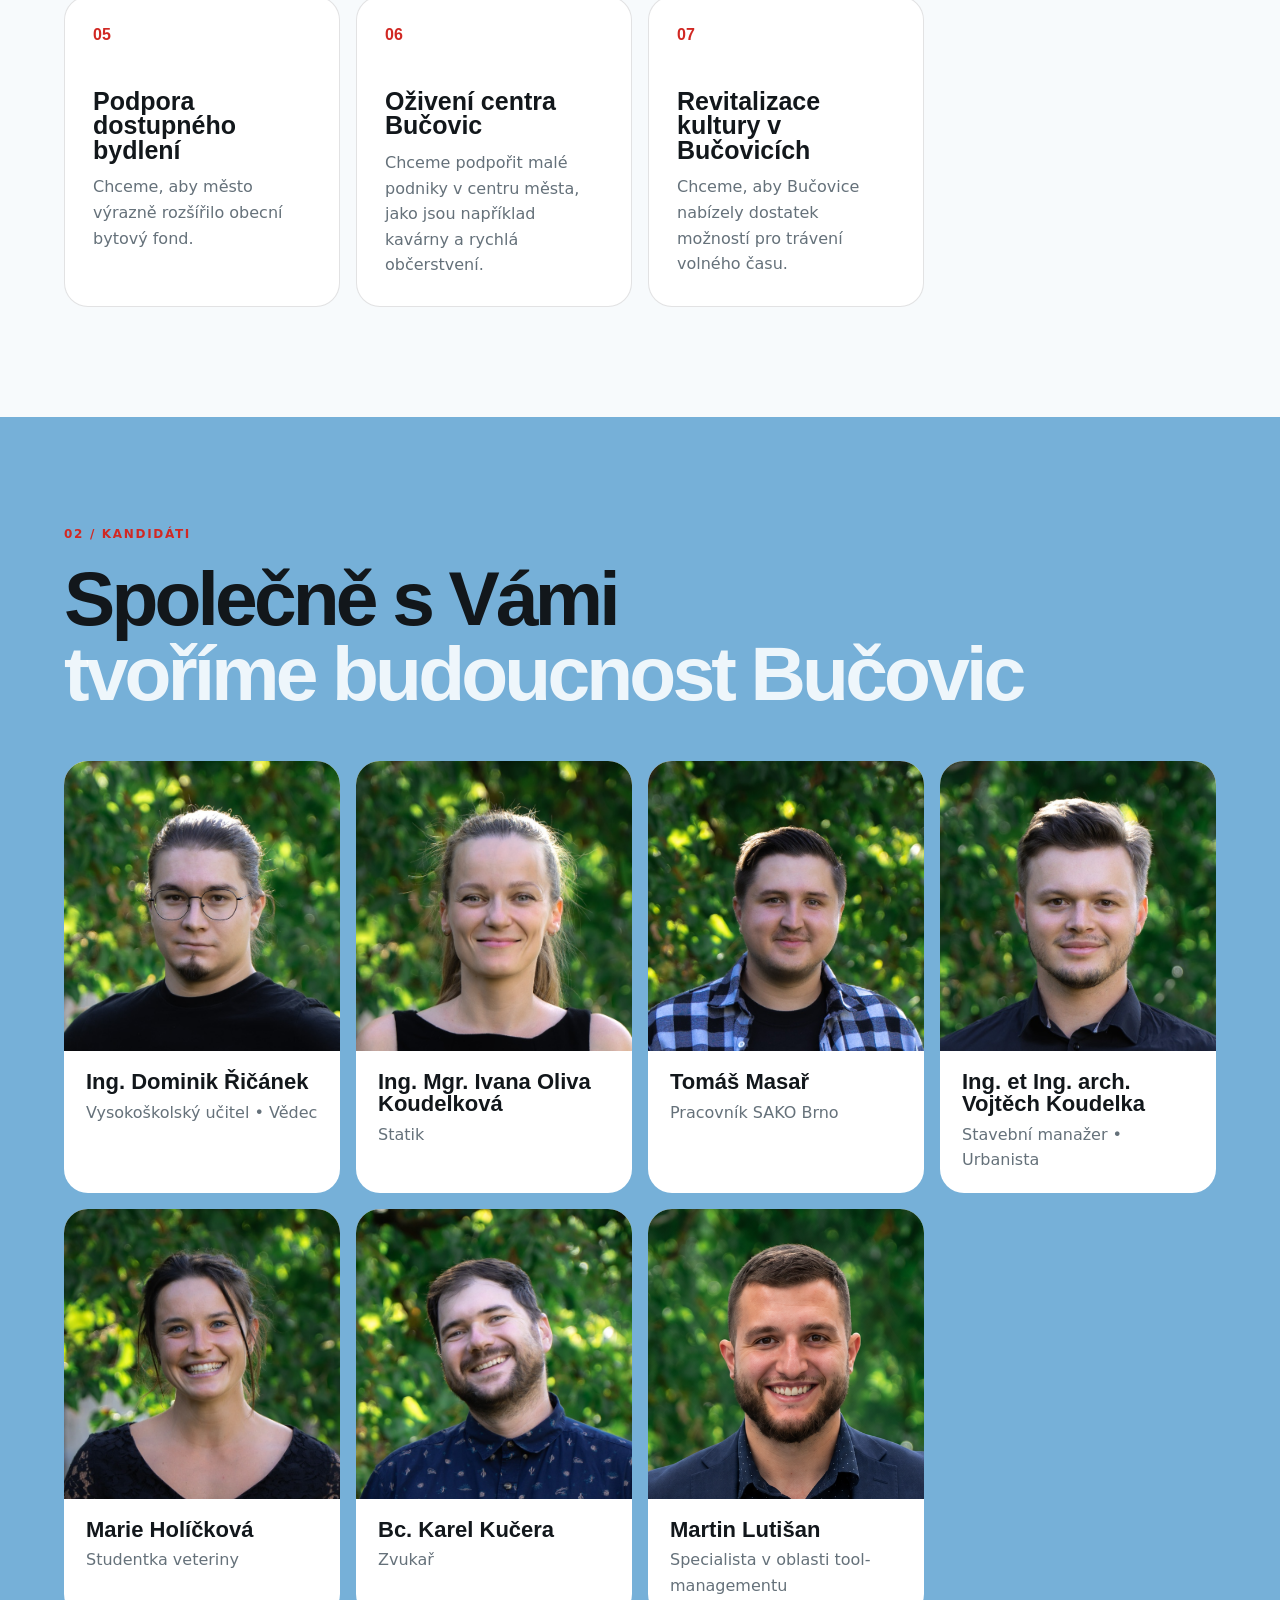
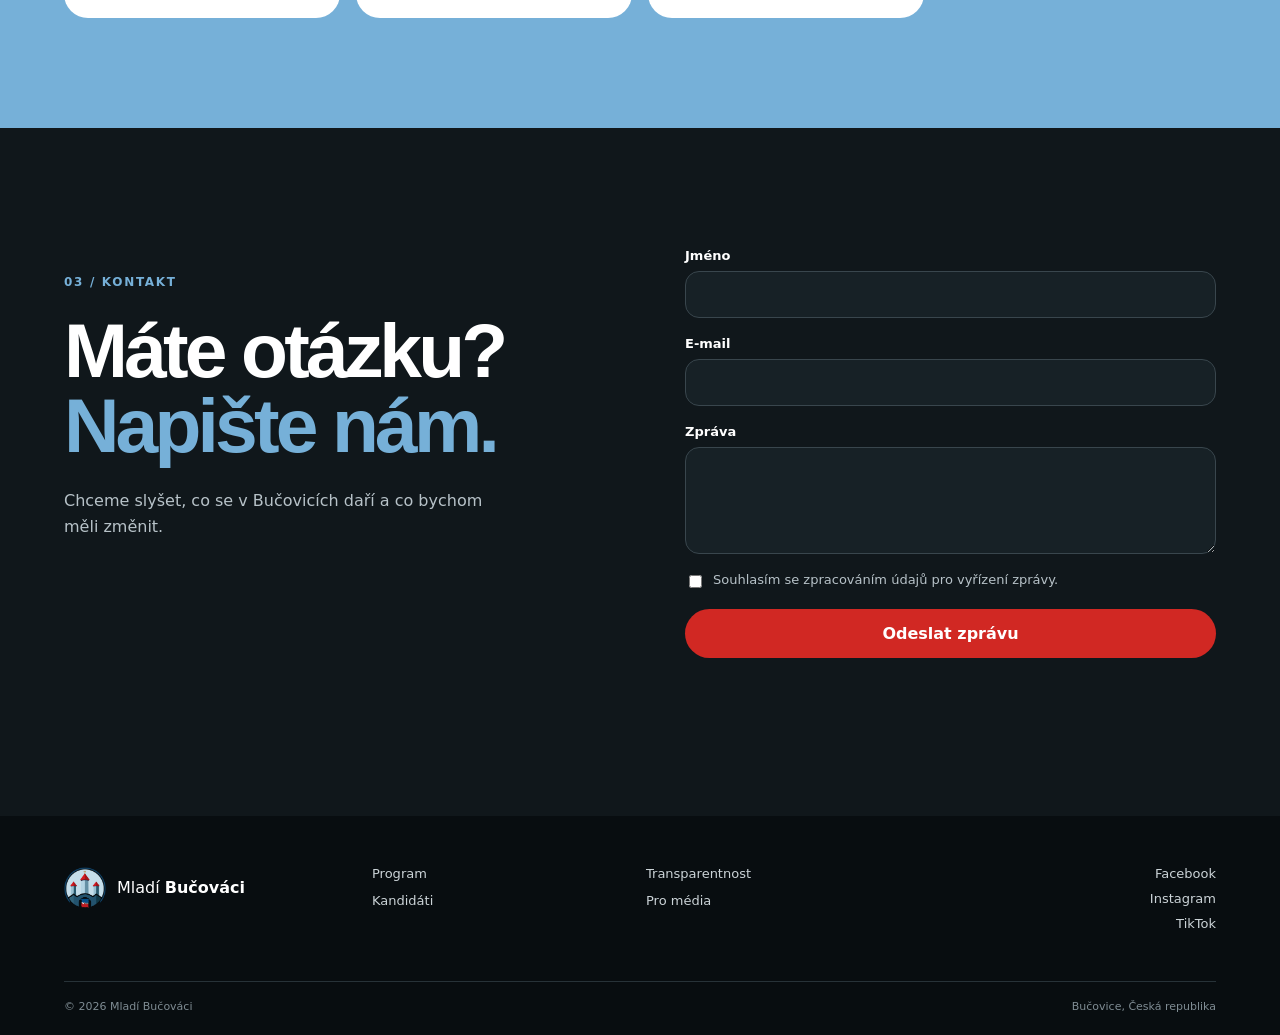
==== commit f4e6b040: "for media" ====
--- a/index.html
+++ b/index.html
@@ -147,12 +147,13 @@
         <a href="program/index.html">Program</a>
         <a href="transparency/index.html">Transparentnost</a>
         <a href="./index.html#kandidati">Kandidáti</a>
-        <a href="#cookies">Nastavení cookies</a>
+        <a href="media/index.html">Pro média</a>
+        
       </nav>
       <div class="socials" aria-label="Sociální sítě">
         <a href="https://www.facebook.com/profile.php?id=61593550298514" aria-label="Facebook">Facebook</a>
         <a href="https://www.instagram.com/mladi_bucovaci/" aria-label="Instagram">Instagram</a>
-        <a href="#" aria-label="TikTok">TikTok</a>
+        <a href="https://www.tiktok.com/@mlad.buovci" aria-label="TikTok">TikTok</a>
       </div>
     </div>
     <div class="footer-bottom"><span>© 2026 Mladí Bučováci</span><span>Bučovice, Česká republika</span></div>
--- a/css/styles.css
+++ b/css/styles.css
@@ -203,4 +203,185 @@
 
 .form-status.is-error {
   color: #B42318;
-}+}
+/* ---------- Pro média ---------- */
+.media-page { padding-top: 78px; }
+.media-hero {
+  min-height: 72svh;
+  display: flex;
+  align-items: center;
+  padding: 110px 5vw 90px;
+  color: var(--white);
+  background: linear-gradient(120deg,#10171B,#263D4A);
+}
+.media-hero h1 { max-width: 900px; }
+.media-hero-lead {
+  max-width: 700px;
+  margin: 30px 0 34px;
+  color: #D9E2E7;
+  font-size: clamp(17px,2vw,21px);
+  line-height: 1.6;
+}
+.media-section { padding: 110px 5vw; }
+.media-section-alt { background: var(--light-bg); }
+.media-section-intro {
+  max-width: 720px;
+  margin: 24px 0 0;
+  color: var(--muted);
+  font-size: 17px;
+  line-height: 1.7;
+}
+.media-photo-grid {
+  display: grid;
+  grid-template-columns: repeat(3, 1fr);
+  gap: 22px;
+}
+.media-photo-card {
+  overflow: hidden;
+  background: var(--white);
+  border: 1px solid var(--line);
+  border-radius: var(--radius);
+  box-shadow: 0 12px 35px rgba(25,45,60,.06);
+}
+.media-photo {
+  display: block;
+  height: 430px;
+  overflow: hidden;
+  background: #DBEAF4;
+}
+.media-photo img {
+  width: 100%;
+  height: 100%;
+  object-fit: cover;
+  transition: transform .45s ease;
+}
+.media-photo-card:hover .media-photo img { transform: scale(1.035); }
+.media-card-copy {
+  display: flex;
+  justify-content: space-between;
+  gap: 18px;
+  align-items: flex-end;
+  padding: 22px;
+}
+.media-card-copy h3 { margin-bottom: 7px; font-size: 21px; line-height: 1.05; }
+.media-card-copy p { margin: 0; color: var(--muted); font-size: 13px; line-height: 1.5; }
+.download-link {
+  flex: 0 0 auto;
+  color: var(--red);
+  font-size: 12px;
+  font-weight: 700;
+  white-space: nowrap;
+}
+.download-link:hover { color: var(--ink); }
+.media-assets-grid {
+  display: grid;
+  grid-template-columns: repeat(3, 1fr);
+  gap: 22px;
+}
+.media-asset-card {
+  display: flex;
+  flex-direction: column;
+  overflow: hidden;
+  background: var(--white);
+  border: 1px solid var(--line);
+  border-radius: var(--radius);
+}
+.media-logo-preview,
+.media-asset-preview {
+  height: 280px;
+  display: flex;
+  align-items: center;
+  justify-content: center;
+  padding: 40px;
+  background: #EEF5F8;
+}
+.media-logo-preview img { width: min(100%, 260px); max-height: 190px; object-fit: contain; }
+.media-asset-preview { padding: 0; }
+.media-asset-preview img { width: 100%; height: 100%; object-fit: cover; }
+.media-asset-copy { padding: 26px; }
+.media-asset-copy h3 { margin-bottom: 10px; font-size: 23px; }
+.media-asset-copy p { min-height: 68px; margin: 0 0 22px; color: var(--muted); line-height: 1.6; }
+.media-info-grid {
+  display: grid;
+  grid-template-columns: 1fr 1fr;
+  gap: 90px;
+  align-items: start;
+}
+.media-copy { max-width: 650px; }
+.media-copy > p { margin: 0 0 34px; color: var(--muted); font-size: 20px; line-height: 1.65; }
+.media-facts {
+  margin: 0;
+  border-top: 1px solid var(--line);
+}
+.media-facts > div {
+  display: grid;
+  grid-template-columns: 130px 1fr;
+  gap: 20px;
+  padding: 16px 0;
+  border-bottom: 1px solid var(--line);
+}
+.media-facts dt { color: var(--muted); font-size: 13px; font-weight: 700; }
+.media-facts dd { margin: 0; font-weight: 700; }
+.media-facts a { color: var(--red); }
+.media-colors {
+  display: grid;
+  grid-template-columns: repeat(3, 1fr);
+  gap: 18px;
+}
+.media-color {
+  display: flex;
+  align-items: center;
+  gap: 18px;
+  padding: 24px;
+  background: var(--white);
+  border: 1px solid var(--line);
+  border-radius: 18px;
+}
+.media-color > span {
+  width: 58px;
+  height: 58px;
+  flex: 0 0 58px;
+  border-radius: 50%;
+  box-shadow: inset 0 0 0 1px rgba(0,0,0,.04);
+}
+.media-color strong,
+.media-color small { display: block; }
+.media-color small { margin-top: 4px; color: var(--muted); }
+.media-contact {
+  padding: 100px 5vw;
+  color: var(--white);
+  background: var(--dark-bg);
+}
+.media-contact-inner {
+  display: grid;
+  grid-template-columns: 1fr 1fr;
+  gap: 90px;
+  align-items: center;
+}
+.media-contact p:not(.eyebrow) {
+  max-width: 520px;
+  margin: 0 0 26px;
+  color: #C8D2D7;
+  font-size: 18px;
+  line-height: 1.7;
+}
+
+@media (max-width: 900px) {
+  .media-photo-grid,
+  .media-assets-grid { grid-template-columns: 1fr 1fr; }
+  .media-info-grid,
+  .media-contact-inner { grid-template-columns: 1fr; gap: 45px; }
+  .media-colors { grid-template-columns: 1fr; }
+}
+@media (max-width: 600px) {
+  .media-page { padding-top: 68px; }
+  .media-hero,
+  .media-section,
+  .media-contact { padding-left: 5vw; padding-right: 5vw; }
+  .media-photo-grid,
+  .media-assets-grid { grid-template-columns: 1fr; }
+  .media-photo { height: 390px; }
+  .media-card-copy { align-items: flex-start; flex-direction: column; }
+  .media-asset-copy p { min-height: 0; }
+  .media-facts > div { grid-template-columns: 1fr; gap: 5px; }
+}
